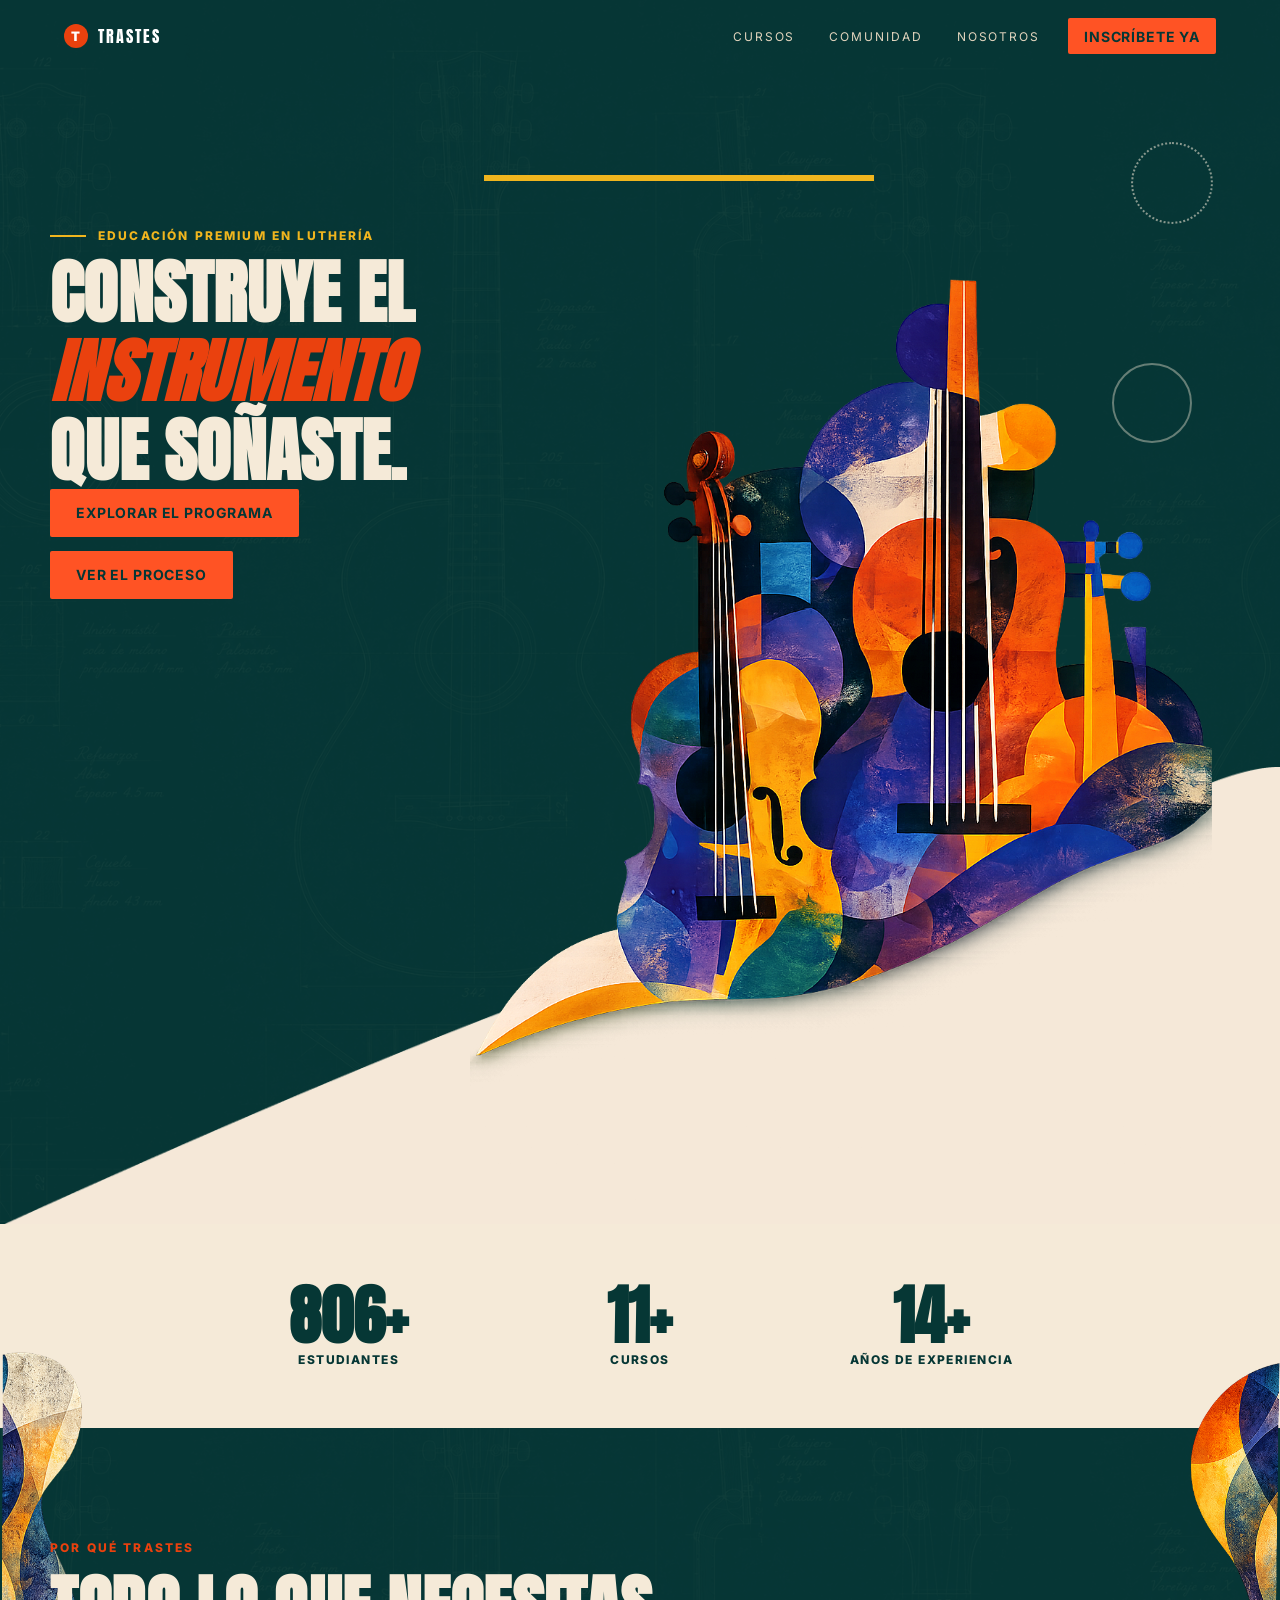
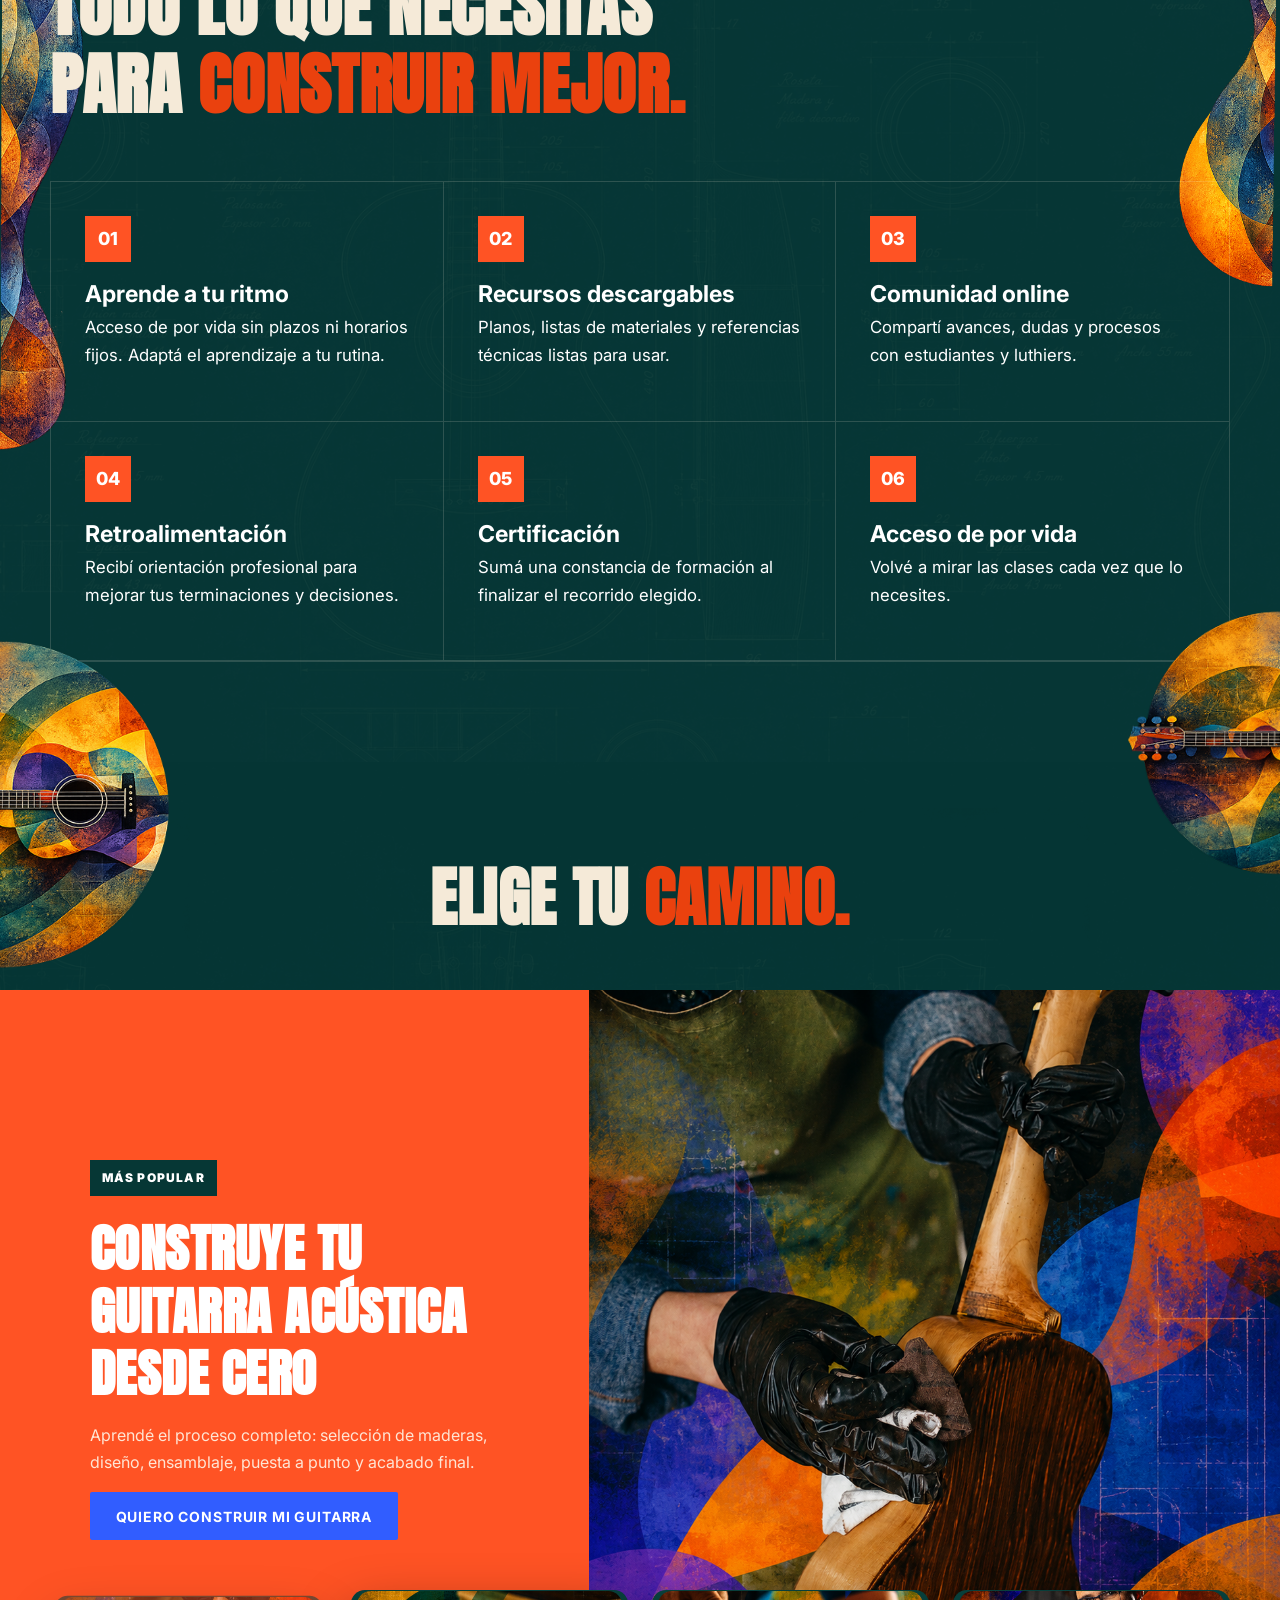
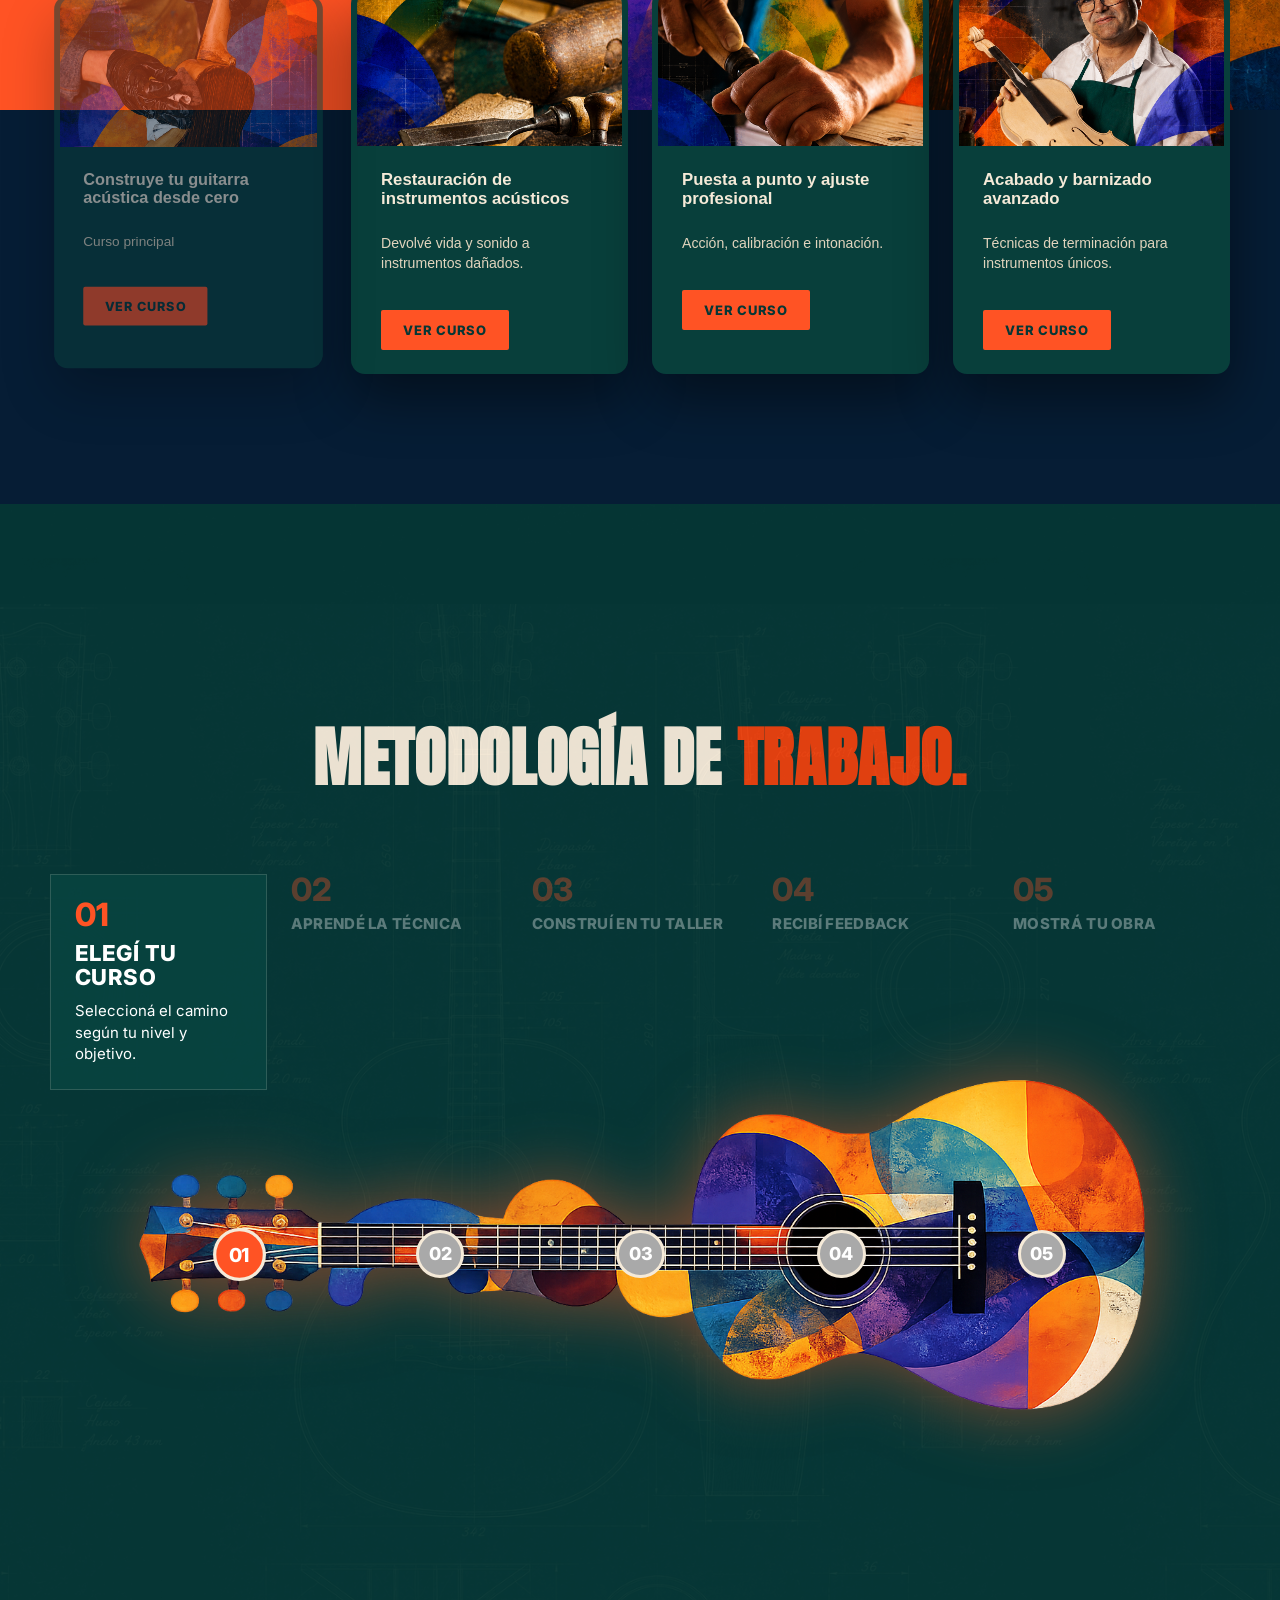
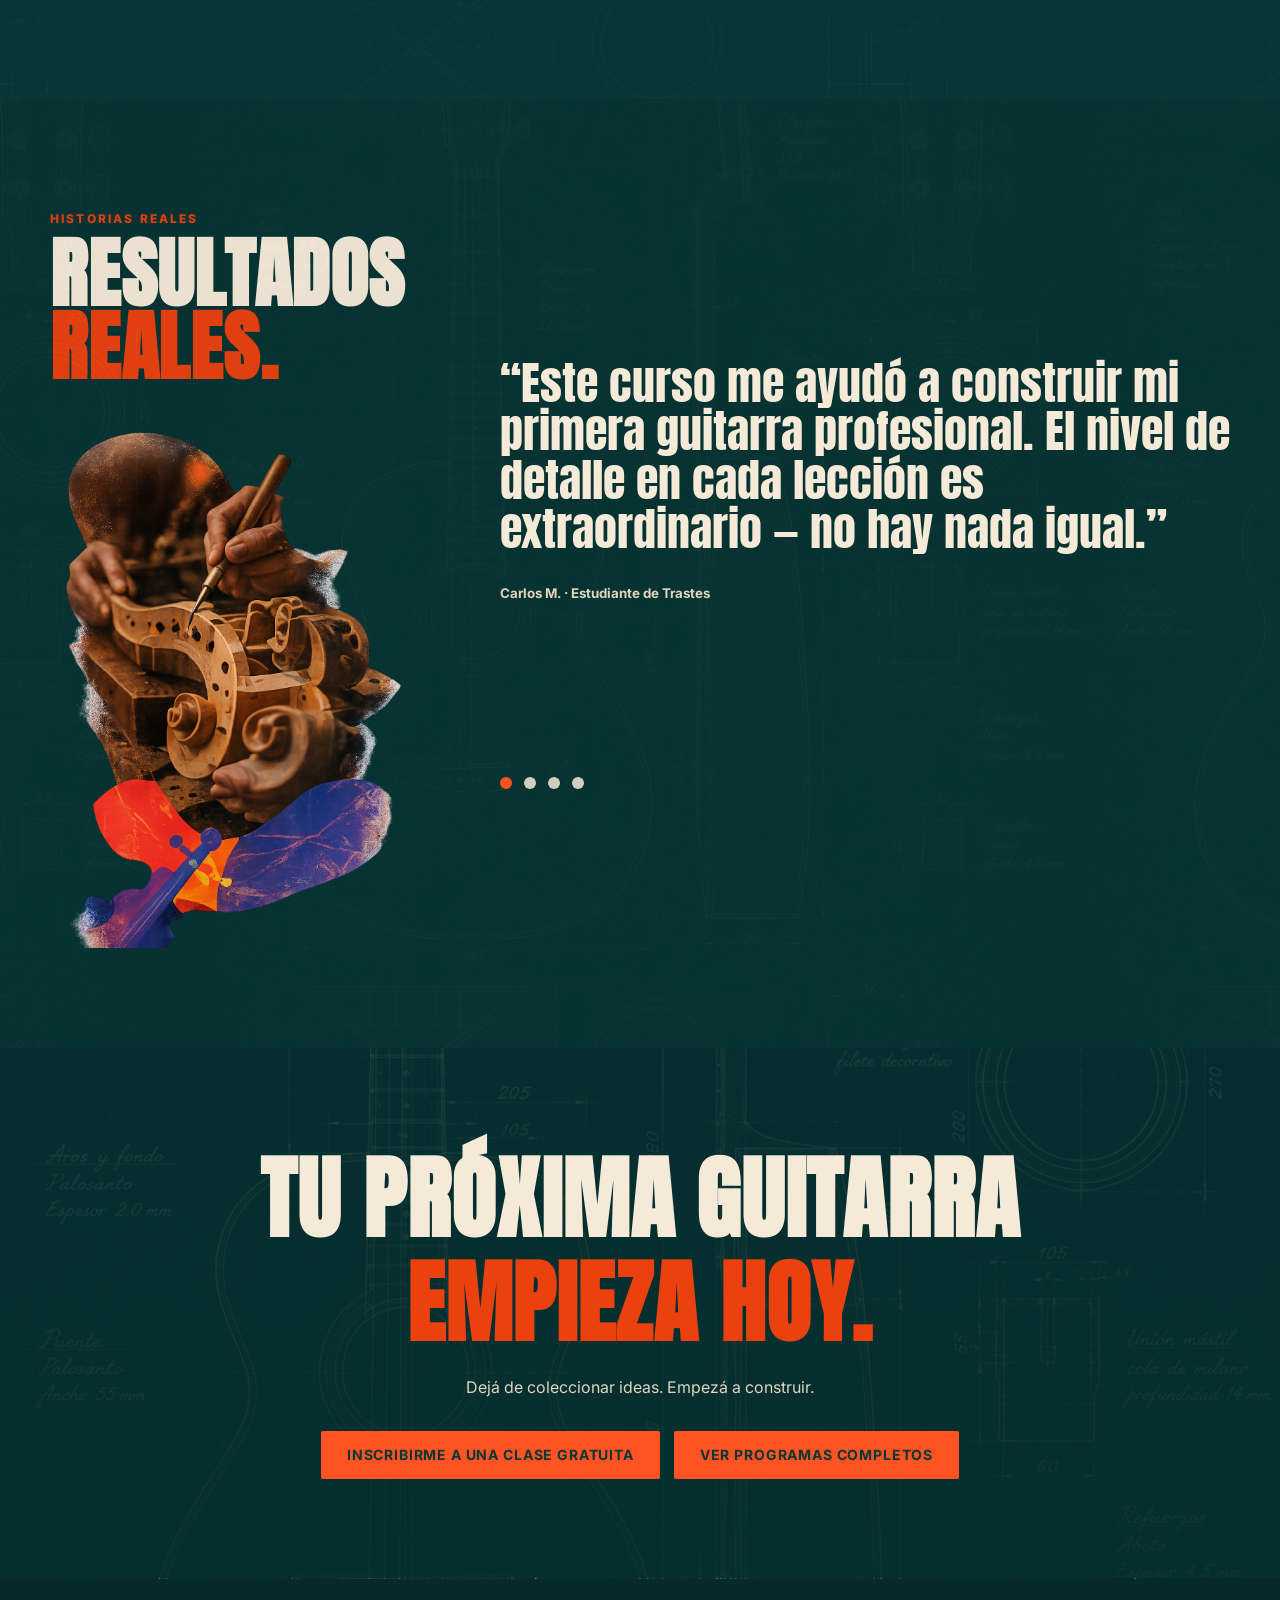
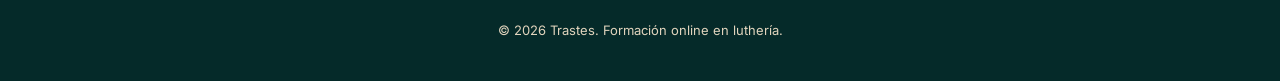
==== index.html @ e0dd1a2e "Actualización del sitio" ====
<!DOCTYPE html>
<html lang="es">
<head>
  <meta charset="UTF-8" />
  <meta name="viewport" content="width=device-width, initial-scale=1.0" />
  <title>Trastes | Construye el instrumento que soñaste</title>
  <meta name="description" content="Cursos online de luthería para construir, restaurar y ajustar instrumentos acústicos." />
  <link rel="preconnect" href="https://fonts.googleapis.com">
  <link rel="preconnect" href="https://fonts.gstatic.com" crossorigin>
  <link href="https://fonts.googleapis.com/css2?family=Anton&family=Barlow+Condensed:wght@600;700;800;900&family=Inter:wght@400;500;600;700;800&display=swap" rel="stylesheet">
  <link rel="stylesheet" href="css/style.css" />
</head>
<body>
  <header class="site-header" id="top">
    <a class="brand" href="#top" aria-label="Trastes inicio">
      <span class="brand-mark">T</span><span>TRASTES</span>
    </a>
    <button class="menu-toggle" aria-label="Abrir menú" aria-expanded="false">☰</button>
    <nav class="nav-links">
      <a href="#cursos">Cursos</a>
      <a href="#beneficios">Comunidad</a>
      <a href="#metodo">Nosotros</a>
    </nav>
    <a class="btn btn-small" href="detalle-curso/curso-guitarra-final.html">Inscríbete ya</a>
  </header>

  <main>
    <section class="hero section-dark">
      <div class="container hero-grid">
        <div class="hero-copy reveal">
          <p class="eyebrow"><span></span> Educación premium en luthería</p>
          <h1><span class="title-line">Construye el</span><em>instrumento</em><span class="title-line">que soñaste.</span></h1>
          <div class="hero-actions">
            <a class="btn" href="#cursos">Explorar el programa</a>
            <a class="btn btn-ghost" href="#metodo">Ver el proceso</a>
          </div>
        </div>
        <div class="hero-art reveal delay-1">
          <img src="assets/hero/instrumentos-hero.png" alt="Ilustración de instrumentos acústicos" />
          <span class="art-line"></span><span class="art-dot"></span><span class="rosette"></span>
        </div>
      </div>
      <img class="cream-swoosh hero-vector" src="assets/decor/vector-hero-corto.png" alt="" aria-hidden="true" />
    </section>

    <section class="stats" aria-label="Resultados de Trastes">
      
      <div class="container stats-grid reveal">
        <article><strong data-count="850">0</strong><span>Estudiantes</span></article>
        <article><strong data-count="12">0</strong><span>Cursos</span></article>
        <article><strong data-count="15">0</strong><span>Años de experiencia</span></article>
       
      </div>
    </section>

    <section class="benefits section-dark" id="beneficios">
      <img class="decor side-left" src="assets/decor/forma-vertical-izq.png" alt="" aria-hidden="true">
      <img class="decor side-right" src="assets/decor/forma-vertical-der.png" alt="" aria-hidden="true">
      <div class="container">
        <p class="eyebrow orange">Por qué Trastes</p>
        <h2>Todo lo que necesitas<br>para <span>construir mejor.</span></h2>
        <div class="benefit-grid">
          <article class="benefit-card reveal"><b>01</b><h3>Aprende a tu ritmo</h3><p>Acceso de por vida sin plazos ni horarios fijos. Adaptá el aprendizaje a tu rutina.</p></article>
          <article class="benefit-card reveal"><b>02</b><h3>Recursos descargables</h3><p>Planos, listas de materiales y referencias técnicas listas para usar.</p></article>
          <article class="benefit-card reveal"><b>03</b><h3>Comunidad online</h3><p>Compartí avances, dudas y procesos con estudiantes y luthiers.</p></article>
          <article class="benefit-card reveal"><b>04</b><h3>Retroalimentación</h3><p>Recibí orientación profesional para mejorar tus terminaciones y decisiones.</p></article>
          <article class="benefit-card reveal"><b>05</b><h3>Certificación</h3><p>Sumá una constancia de formación al finalizar el recorrido elegido.</p></article>
          <article class="benefit-card reveal"><b>06</b><h3>Acceso de por vida</h3><p>Volvé a mirar las clases cada vez que lo necesites.</p></article>
        </div>
      </div>
    </section>

   <section class="courses section-dark" id="cursos">
    <img class="decor courses-circle courses-circle-left" src="assets/decor/circulo-guitarra-izq.png" alt="" aria-hidden="true">
<img class="decor courses-circle courses-circle-right" src="assets/decor/circulo-guitarra-der.png" alt="" aria-hidden="true">
  

  <div class="container">
    <h2 class="center-title">Elige tu <span>camino.</span></h2>

    <div class="course-showcase" data-active-course="0">

      <article class="featured-course course-feature-panel active" data-course-panel="0">
        <div class="featured-copy">
          <p class="tag">Más popular</p>
          <h3>Construye tu guitarra acústica desde cero</h3>
          <p>Aprendé el proceso completo: selección de maderas, diseño, ensamblaje, puesta a punto y acabado final.</p>
          <a class="btn btn-dark" href="detalle-curso/curso-guitarra-final.html">Quiero construir mi guitarra</a>
        </div>
        <img src="assets/cards/luthier-violin.png" alt="Luthier trabajando con un instrumento">
      </article>

      <article class="featured-course course-feature-panel" data-course-panel="1">
        <div class="featured-copy">
          <p class="tag">Curso</p>
          <h3>Restauración de instrumentos acústicos</h3>
          <p>Devolvé vida y sonido a instrumentos dañados con procesos claros de reparación, diagnóstico y cuidado profesional.</p>
          <a class="btn btn-dark" href="#cta">Explorar curso</a>
        </div>
        <img src="assets/cards/herramientas.png" alt="Herramientas de luthería">
      </article>

      <article class="featured-course course-feature-panel" data-course-panel="2">
        <div class="featured-copy">
          <p class="tag">Curso</p>
          <h3>Puesta a punto y ajuste profesional</h3>
          <p>Aprendé acción, calibración e intonación con criterio técnico para mejorar sonido, comodidad y respuesta.</p>
          <a class="btn btn-dark" href="#cta">Explorar curso</a>
        </div>
        <img src="assets/cards/taller-manos.png" alt="Manos trabajando madera">
      </article>

      <article class="featured-course course-feature-panel" data-course-panel="3">
        <div class="featured-copy">
          <p class="tag">Curso</p>
          <h3>Acabado y barnizado avanzado</h3>
          <p>Técnicas de terminación, sellado y barnizado para lograr instrumentos únicos, resistentes y con identidad propia.</p>
          <a class="btn btn-dark" href="detalle-curso/curso-guitarra-final.html">Explorar curso</a>
        </div>
        <img src="assets/cards/barnizado.png" alt="Barnizado de instrumento">
      </article>

      <div class="course-grid course-options">
        <button class="course-card course-option active" type="button" data-course="0">
          <img src="assets/cards/luthier-violin.png" alt="">
          <h3>Construye tu guitarra acústica desde cero</h3>
          <p>Curso principal</p>
          <span>Ver curso</span>
        </button>

        <button class="course-card course-option" type="button" data-course="1">
          <img src="assets/cards/herramientas.png" alt="">
          <h3>Restauración de instrumentos acústicos</h3>
          <p>Devolvé vida y sonido a instrumentos dañados.</p>
          <span>Ver curso</span>
        </button>

        <button class="course-card course-option" type="button" data-course="2">
          <img src="assets/cards/taller-manos.png" alt="">
          <h3>Puesta a punto y ajuste profesional</h3>
          <p>Acción, calibración e intonación.</p>
          <span>Ver curso</span>
        </button>

        <button class="course-card course-option" type="button" data-course="3">
          <img src="assets/cards/barnizado.png" alt="">
          <h3>Acabado y barnizado avanzado</h3>
          <p>Técnicas de terminación para instrumentos únicos.</p>
          <span>Ver curso</span>
        </button>
      </div>
    </div>
  </div>
</section>

    <section class="process section-dark" id="metodo">
      <div class="container">
        
        <h2 class="center-title">Metodología de <span>trabajo.</span></h2>
        <div class="process-map">
<img class="process-guitar process-guitar-horizontal reveal" src="assets/hero/guitarra-horizontal.png" alt="Guitarra intervenida con colores">
<img class="process-guitar-mobile" src="assets/hero/guitarra-brillo.png" alt="Guitarra intervenida con colores">
          <article class="process-step step-01 reveal delay-step-1"><b>01</b><h3>Elegí tu curso</h3><p>Seleccioná el camino según tu nivel y objetivo.</p></article>
          <article class="process-step step-02 reveal delay-step-2"><b>02</b><h3>Aprendé la técnica</h3><p>Clases claras, recursos y procesos paso a paso.</p></article>
          <article class="process-step step-03 reveal delay-step-3"><b>03</b><h3>Construí en tu taller</h3><p>Aplicá cada herramienta en tu propio instrumento.</p></article>
          <article class="process-step step-04 reveal delay-step-4"><b>04</b><h3>Recibí feedback</h3><p>Compartí avances y mejorá con acompañamiento.</p></article>
          <article class="process-step step-05 reveal delay-step-5"><b>05</b><h3>Mostrá tu obra</h3><p>Presentá el resultado final a la comunidad.</p></article>
          <button class="process-dot dot-01 active" data-process="01">01</button>
<button class="process-dot dot-02" data-process="02">02</button>
<button class="process-dot dot-03" data-process="03">03</button>
<button class="process-dot dot-04" data-process="04">04</button>
<button class="process-dot dot-05" data-process="05">05</button>
        </div>
      </div>
    </section>

<section class="testimonials section-dark">
  <div class="container testimonial-grid">
    <div class="testimonial-image reveal">
      <p class="eyebrow orange">Historias reales</p>
      <h2>Resultados <span>reales.</span></h2>
      <img src="assets/cards/resultado-luthier.png" alt="Luthier trabajando una pieza de instrumento">
    </div>

    <div class="quote testimonial-carousel reveal delay-1">
      <article class="testimonial-slide active">
        <p>“Este curso me ayudó a construir mi primera guitarra profesional. El nivel de detalle en cada lección es extraordinario — no hay nada igual.”</p>
        <small>Carlos M. · Estudiante de Trastes</small>
      </article>

      <article class="testimonial-slide">
        <p>“Nunca pensé que podía construir un instrumento desde cero. Las clases son claras, ordenadas y muy fáciles de seguir.”</p>
        <small>Mariana G. · Estudiante de Trastes</small>
      </article>

      <article class="testimonial-slide">
        <p>“Lo mejor fue poder avanzar a mi ritmo y volver a ver cada proceso todas las veces que lo necesité.”</p>
        <small>Juan P. · Estudiante de Trastes</small>
      </article>

      <article class="testimonial-slide">
        <p>“La comunidad y las devoluciones me ayudaron muchísimo. Sentí acompañamiento real durante todo el proceso.”</p>
        <small>Sofía R. · Estudiante de Trastes</small>
      </article>
      <div class="testimonial-dots" aria-label="Controles de testimonios">
  <button class="testimonial-dot active" type="button" data-testimonial="0"></button>
  <button class="testimonial-dot" type="button" data-testimonial="1"></button>
  <button class="testimonial-dot" type="button" data-testimonial="2"></button>
  <button class="testimonial-dot" type="button" data-testimonial="3"></button>
</div>
    </div>
  </div>
</section>

    <section class="final-cta" id="cta">
      <div class="container cta-box reveal">
        <h2>Tu próxima guitarra <span>empieza hoy.</span></h2>
        <p>Dejá de coleccionar ideas. Empezá a construir.</p>
        <div class="hero-actions center-actions">
          <a class="btn" href="detalle-curso/curso-guitarra-final.html">Inscribirme a una clase gratuita</a>
          <a class="btn btn-ghost" href="#cursos">Ver programas completos</a>
        </div>
      </div>
    </section>
  </main>

  <footer class="site-footer">
    <p>© 2026 Trastes. Formación online en luthería.</p>
  </footer>

  <script src="js/script.js"></script>
</body>
</html>
---- css/style.css ----
/* =========================================================
   TRASTES — WEB ESTÁTICA
   HTML + CSS + JS puro. Lista para VS Code + Live Server.
========================================================= */
:root{
  --bg:#063735;
  --bg-2:#052f2e;
  --bg-3:#083f3b;
  --cream:#f5ead8;
  --cream-2:#e1d4bd;
  --orange:#ea410e;
  --orange-2:#ff7a24;
  --yellow:#f0b51e;
  --blue:#4458ff;
  --line:rgba(245,234,216,.16);
  --font-display:'Anton','Barlow Condensed',Impact,sans-serif;
  --font-body:'Inter',Arial,sans-serif;
  --max:1180px;
}
*{box-sizing:border-box}html{scroll-behavior:smooth}body{margin:0;background:var(--bg);color:var(#ffffff);font-family:var(--font-body);overflow-x:hidden}img{max-width:100%;display:block}a{color:inherit;text-decoration:none}.container{width:min(var(--max),calc(100% - 40px));margin-inline:auto}.section-dark{position:relative;background:var(--bg);overflow:hidden}.section-dark:before{content:"";position:absolute;inset:0;background-image:url('../assets/textures/plano-guitarra.png');background-size:900px auto;background-position:center;opacity:.045;pointer-events:none}.site-header{position:fixed;inset:0 0 auto 0;z-index:50;display:flex;align-items:center;gap:28px;padding:18px clamp(18px,5vw,64px);transition:.25s;background:transparent}.site-header.scrolled{background:rgba(5,47,46,.92);backdrop-filter:blur(12px);border-bottom:1px solid var(--line)}.brand{display:flex;align-items:center;gap:10px;font-family:var(--font-display);letter-spacing:.12em;font-size:16px}.brand-mark{width:24px;height:24px;border-radius:50%;background:var(--orange);display:grid;place-items:center;font-family:var(--font-body);font-weight:900;font-size:13px}.nav-links{margin-left:auto;display:flex;gap:34px;text-transform:uppercase;letter-spacing:.16em;font-size:12px;color:var(--cream-2)}.nav-links a:hover{color:var(--orange)}.menu-toggle{display:none;margin-left:auto;background:none;border:0;color:var(--cream);font-size:26px}.btn{display:inline-flex;align-items:center;justify-content:center;min-height:48px;padding:0 26px;background:var(--orange);color:white;font-family:var(--font-display);text-transform:uppercase;letter-spacing:.08em;font-size:16px;border:1px solid transparent;transition:.2s;cursor:pointer}.btn:hover{background:var(--orange-2);transform:translateY(-2px)}.btn-small{min-height:36px;padding-inline:16px;font-size:13px}.btn-ghost{background:transparent;border-color:var(--line);color:var(--cream)}.btn-ghost:hover{background:rgba(255,255,255,.06);border-color:var(--cream)}.btn-dark{background:var(--bg-2)}.hero{min-height:920px;padding:118px 0 235px}.hero-grid{display:grid;grid-template-columns:.86fr 1.14fr;align-items:center;gap:34px;position:relative;z-index:2}.eyebrow{display:flex;align-items:center;gap:12px;text-transform:uppercase;letter-spacing:.18em;color:var(--yellow);font-weight:800;font-size:12px}.eyebrow span{width:36px;height:2px;background:var(--yellow)}.eyebrow.orange{color:var(--orange)}.eyebrow.blue{color:var(--blue);justify-content:center}.hero h1,.benefits h2,.center-title,.featured-copy h3,.testimonial-image h2,.final-cta h2{font-family:var(--font-display);text-transform:uppercase;line-height:.93;letter-spacing:.01em;margin:0}.hero h1{font-size:clamp(68px,7.2vw,122px);max-width:720px}.hero h1 .title-line{display:block;white-space:nowrap}.hero h1 em{display:block;color:var(--orange);font-style:italic;white-space:nowrap}.lead{max-width:470px;color:var(--cream-2);line-height:1.75;font-size:17px;margin:28px 0 36px}.hero-actions{display:flex;gap:14px;flex-wrap:wrap}.hero-art{position:relative;min-height:680px;display:flex;align-items:flex-start;justify-content:flex-end}.hero-art img{width:min(760px,59vw);max-width:none;margin-left:auto;filter:saturate(1.06) contrast(1.03);position:relative;z-index:3}.art-line{position:absolute;top:5%;left:2%;width:390px;height:6px;background:var(--yellow);z-index:2}.art-dot{position:absolute;right:-2%;top:22%;width:80px;height:80px;border-radius:50%;border:2px solid rgba(245,234,216,.4);z-index:2}.rosette{position:absolute;right:-5%;top:2%;width:82px;height:82px;border-radius:50%;border:2px dotted rgba(245,234,216,.55);z-index:2}.decor{position:absolute;pointer-events:none;z-index:1}.hero-wave{width:1000px;left:-100px;bottom:110px;opacity:.96}.cream-swoosh{position:absolute;left:-10%;right:-8%;bottom:-72px;height:360px;background:var(--cream);border-radius:64% 36% 0 0/100% 68% 0 0;transform:rotate(-10deg);transform-origin:left bottom;z-index:1}.cream-swoosh:before{content:"";position:absolute;right:12%;top:-120px;width:520px;height:240px;background:var(--cream);border-radius:55% 45% 0 0/100% 100% 0 0;transform:rotate(8deg)}.stats{position:relative;z-index:3;margin-top:-120px;padding:40px 0 70px;color:var(--bg);background:transparent}.stats-grid{display:grid;grid-template-columns:repeat(4,1fr);gap:24px;align-items:center}.stats article{text-align:center}.stats strong{display:block;font-family:var(--font-display);font-size:clamp(40px,5vw,74px);line-height:1}.stats span{text-transform:uppercase;letter-spacing:.12em;font-weight:800;font-size:12px}.benefits{padding:110px 0}.benefits h2{font-size:clamp(46px,5.3vw,82px);max-width:770px;margin-bottom:58px}.benefits h2 span,.center-title span,.testimonial-image h2 span,.final-cta h2 span{color:var(--orange)}.benefit-grid{display:grid;grid-template-columns:repeat(3,1fr);border:1px solid var(--line);position:relative;z-index:2}.benefit-card{padding:34px;min-height:190px;border-right:1px solid var(--line);border-bottom:1px solid var(--line);background:rgba(5,47,46,.68);transition:.2s}.benefit-card:hover{background:rgba(7,68,64,.85);transform:translateY(-4px)}.benefit-card b{display:grid;place-items:center;width:32px;height:32px;background:var(--yellow);color:var(--bg);font-weight:900;margin-bottom:18px}.benefit-card:nth-child(3n) {border-right:0}.benefit-card h3,.steps h3.benefit-card p,.steps p{color:var(#ffffff);font-size:14px;line-height:1.65;margin:0}.side-left{width:280px;left:-150px;top:10%;opacity:.88}.side-right{width:220px;right:-100px;bottom:6%;opacity:.75}.courses{padding:120px 0}.center-title{text-align:center;font-size:clamp(44px,5vw,76px);margin-bottom:54px}.featured-course{display:grid;grid-template-columns:.92fr 1.08fr;background:var(--orange);min-height:320px;position:relative;z-index:2;overflow:hidden}.featured-copy{padding:52px 44px;display:flex;flex-direction:column;align-items:flex-start;justify-content:center}.tag{display:inline-block;background:var(--yellow);color:var(--bg);font-weight:900;text-transform:uppercase;letter-spacing:.1em;font-size:12px;padding:8px 12px;margin:0 0 22px}.featured-copy h3{font-size:clamp(42px,4vw,70px);color:white}.featured-copy p{line-height:1.7;color:#ffe5d4;max-width:480px}.featured-course img{width:100%;height:100%;object-fit:cover}.course-grid{display:grid;grid-template-columns:repeat(3,1fr);gap:18px;margin-top:20px}.course-card{background:var(--bg-3);border:1px solid var(--line);padding-bottom:28px;overflow:hidden;transition:.2s}.course-card:hover{transform:translateY(-6px);background:#0a4945}.course-card img{height:230px;width:100%;object-fit:cover}.course-card h3,.course-card p,.course-card a{margin-left:24px;margin-right:24px}.course-card h3{margin-top:24px;color:var(--cream)}.course-card a{display:inline-block;margin-top:22px;text-transform:uppercase;font-family:var(--font-display);font-size:15px;color:var(--cream)}.course-card{
    display: flex;
    flex-direction: column;
}.process{padding:120px 0}.process-grid{display:grid;grid-template-columns:1fr 360px 1fr;gap:40px;align-items:center;position:relative;z-index:2}.process-guitar{max-height:670px;margin:auto;filter:drop-shadow(0 0 35px rgba(240,90,40,.55))}.steps{display:flex;flex-direction:column;gap:60px}.steps article{max-width:300px}.steps b{color:var(--orange);font-family:var(--font-display);font-size:32px}.steps-right article:nth-child(1){background:rgba(7,68,64,.8);padding:26px;border:1px solid var(--line)}.testimonials{padding:100px 0;background:#073331}.testimonial-grid{display:grid;grid-template-columns:380px 1fr;gap:70px;align-items:center}.testimonial-image img{height:330px;width:260px;object-fit:cover;margin-top:25px}.testimonial-image h2{font-size:clamp(42px,4vw,66px)}.quote p{font-family:var(--font-display);font-size:clamp(34px,3.6vw,58px);line-height:1.06;margin:0 0 28px}.quote small{color:var(--cream-2);font-weight:700}.final-cta{position:relative;padding:130px 0;background:linear-gradient(rgba(5,47,46,.88),rgba(5,47,46,.95)),url('../assets/textures/plano-guitarra.png');background-size:cover;background-position:center;color:var(--cream);text-align:center}.cta-box{position:relative;z-index:2}.final-cta h2{font-size:clamp(54px,7vw,108px);max-width:760px;margin:auto}.final-cta p{color:var(--cream-2);margin:22px 0 34px}.center-actions{justify-content:center}.site-footer{padding:30px 20px;text-align:center;background:#052a29;color:var(--cream-2);font-size:13px}.reveal{opacity:0;transform:translateY(26px);transition:opacity .7s ease,transform .7s ease}.reveal.visible{opacity:1;transform:translateY(0)}.delay-1{transition-delay:.12s}@keyframes float{0%,100%{transform:translateY(0)}50%{transform:translateY(-16px)}}

/* Decoraciones: los elementos abstractos acompañan el recorrido, no el hero */
.hero-wave{display:none}
.hero-wave{
    position:absolute;
    left:0;

    /* Baja la onda para que coincida con la guitarra */
    bottom: -48px;

    width:100%;
    height:auto;

    z-index:3;

    pointer-events:none;
    user-select:none;
}
.stats{
    position:relative;
    overflow:hidden;
}

.stats-circle{
    width:300px;
    height:auto;
}

.stats-circle-left{
    left:-85px;
    top:20px;
}

.stats-circle-right{
    right:-85px;
    bottom:10px;
}
.stats-grid{position:relative;z-index:4}
.journey-wave{width:min(980px,75vw);right:-340px;top:-120px;opacity:.85;transform:rotate(-8deg);z-index:1}
.courses .container{position:relative;z-index:2}
@media (max-width:980px){.site-header{padding:14px 18px}.menu-toggle{display:block}.nav-links{position:absolute;top:64px;right:18px;left:18px;display:none;flex-direction:column;background:rgba(5,47,46,.98);border:1px solid var(--line);padding:22px}.nav-links.open{display:flex}.site-header>.btn-small{display:none}.hero{min-height:auto;padding:110px 0 190px}.hero-grid{grid-template-columns:1fr;text-align:left;gap:20px}.hero-art{min-height:auto}.hero-art{min-height:auto}.hero-art img{width:min(620px,104vw);margin:auto}.journey-wave{width:760px;right:-380px;top:-80px}.stats-circle-left{width:270px;left:-190px}.stats-circle-right{width:240px;right:-165px}.stats-grid,.benefit-grid{grid-template-columns:repeat(2,1fr)}.benefit-card:nth-child(3n){border-right:1px solid var(--line)}.featured-course,.testimonial-grid{grid-template-columns:1fr}.featured-course img{height:440px}.course-grid{grid-template-columns:1fr 1fr}.process-grid{grid-template-columns:1fr}.steps{gap:24px}.steps article{max-width:none}.process-guitar{max-height:560px;order:-1}.testimonial-image img{width:100%;height:380px}.quote p{font-size:38px}.cream-swoosh{height:260px;bottom:-80px}}@media (max-width:620px){.container{width:min(100% - 28px,var(--max))}.brand{font-size:14px}.hero h1{font-size:50px}.hero h1 .title-line,.hero h1 em{white-space:normal}.lead{font-size:15px}.btn{width:100%;font-size:14px}.stats{margin-top:-95px;padding-top:20px}.stats-grid{gap:10px}.stats strong{font-size:38px}.stats span{font-size:10px}.benefits,.courses,.process{padding:78px 0}.benefits h2,.center-title{font-size:42px}.benefit-grid,.course-grid,.stats-grid{grid-template-columns:1fr}.benefit-card{border-right:0!important}.featured-copy{padding:34px 24px}.featured-copy h3{font-size:42px}.featured-course img{height:330px}.course-card img{height:220px}.process-guitar{max-height:470px}.steps-right article:nth-child(1){padding:20px}.quote p{font-size:32px}.final-cta{padding:90px 0}.final-cta h2{font-size:50px}.journey-wave{width:620px;right:-360px;top:-40px;opacity:.55}.stats-circle-left{width:230px;left:-170px;top:-40px}.stats-circle-right{width:210px;right:-160px;top:-35px}.side-left,.side-right{opacity:.35}.art-line,.art-dot,.rosette{display:none}}

/* =========================================================
   AJUSTES FINOS SEGÚN REFERENCIA VISUAL
   - Hero en 3 líneas sin encimar
   - Swoosh vainilla integrado al hero
   - Estadísticas sobre fondo vainilla
   - Decoraciones laterales/ondas ubicadas como stickers
   - Cómo funciona alternado 01 derecha / 02 izquierda / ...
========================================================= */
.hero{
  min-height:880px;
  padding:118px 0 170px;
  overflow:visible;
}
.hero-grid{
  grid-template-columns:.82fr 1.18fr;
  gap:12px;
}
.hero h1{
  font-size:clamp(66px,6.6vw,112px);
  line-height:1.02;
  letter-spacing:.005em;
  max-width:620px;
}
.hero h1 em,
.hero h1 .title-line{line-height:1.02;}
.hero-art{
  min-height:650px;
  align-items:flex-start;
  transform:none!important;
}
.hero-art img{
  width:min(820px,63vw);
  margin-top:-20px;
  transform:none!important;
  animation:none!important;
}
.hero-art:hover img{transform:none!important;}
.cream-swoosh{
  left:-7%;
  right:-4%;
  bottom:-8px;
  height:335px;
  background:var(--cream);
  transform:skewY(-22deg) translateY(18px);
  border-radius:0;
  z-index:1;
}
.cream-swoosh:before{
  right:7%;
  top:-165px;
  width:670px;
  height:300px;
  background:var(--cream);
  border-radius:58% 42% 0 0 / 100% 100% 0 0;
  transform:rotate(9deg);
}
.stats{
  background:var(--cream);
  margin-top:0;
  padding:54px 0 82px;
  color:var(--bg);
  overflow:visible;
  z-index:2;
}
.stats strong{color:var(--bg);}
.stats{
    position:relative;
    overflow:hidden;
}

.stats-circle{
    width:300px;
    height:auto;
}

.stats-circle-left{
    left:-85px;
    top:20px;
}

.stats-circle-right{
    right:-85px;
    bottom:10px;
}
.benefits{padding:102px 0 120px;overflow:visible;}
.side-left{width:420px;left:-270px;top:-105px;opacity:.92;z-index:1;}
.side-right{width:310px;right:-180px;top:-50px;bottom:auto;opacity:.9;z-index:1;}
.journey-wave{
  width:min(1040px,82vw);
  left:-250px;
  right:auto;
  top:-70px;
  opacity:.88;
  transform:rotate(0deg);
  z-index:1;
}
.courses{padding-top:150px;overflow:visible;}
.courses .container{position:relative;z-index:3;}

/* Íconos con colores alternados como en la referencia */
.benefit-card b{color:#061f1e;}
.benefit-card:nth-child(1) b{background:var(--yellow);}
.benefit-card:nth-child(2) b{background:#315dff;color:white;}
.benefit-card:nth-child(3) b{background:var(--orange);color:white;}
.benefit-card:nth-child(4) b{background:var(--yellow);}
.benefit-card:nth-child(5) b{background:#315dff;color:white;}
.benefit-card:nth-child(6) b{background:var(--orange);color:white;}

/* Reemplaza la grilla anterior por composición alternada */
.process-grid,.steps,.steps-left,.steps-right{display:contents;}
.process{padding:118px 0 130px;}
.process-map{
  position:relative;
  min-height:760px;
  z-index:2;
  max-width:980px;
  margin:0 auto;
}
.process-guitar{
  position:absolute;
  left:50%;
  top:52%;
  transform:translate(-50%,-50%);
  max-height:650px;
  width:auto;
  z-index:2;
  filter:drop-shadow(0 0 35px rgba(240,90,40,.55));
}
.process-step{
  position:absolute;
  width:285px;
  min-height:128px;
  padding:22px 24px;
  background:transparent;
  border:0;
  z-index:3;
}
.process-step b{
  display:block;
  font-family:var(--font-display);
  font-size:28px;
  line-height:1;
  color:var(--orange);
  margin-bottom:12px;
}
.process-step h3{
  font-family:var(--font-display);
  text-transform:uppercase;
  letter-spacing:.04em;
  margin:0 0 8px;
}
.process-step p{color:var(--cream-2);font-size:13px;line-height:1.55;margin:0;}
.step-01{right:2%;top:11%;background:rgba(7,68,64,.88);border:1px solid var(--line);}
.step-02{left:4%;top:24%;}
.step-03{right:5%;top:39%;}
.step-04{left:2%;top:58%;}
.step-05{right:7%;top:70%;}
.delay-step-1{transition-delay:.05s}.delay-step-2{transition-delay:.16s}.delay-step-3{transition-delay:.27s}.delay-step-4{transition-delay:.38s}.delay-step-5{transition-delay:.49s}

@media (max-width:980px){
  .hero{padding-bottom:170px;}
  .hero-grid{grid-template-columns:1fr;}
  .hero h1{font-size:clamp(56px,11vw,96px);max-width:720px;}
  .hero-art img{width:min(700px,100vw);margin-top:0;}
  .cream-swoosh{height:260px;bottom:-35px;}
  .cream-swoosh:before{width:430px;height:200px;top:-100px;}
  .stats-circle-left{width:320px;left:-215px;top:-220px;}
  .stats-circle-right{width:320px;right:-215px;top:-220px;}
  .side-left{width:320px;left:-225px;top:-80px;}
  .side-right{width:250px;right:-160px;top:-40px;}
  .journey-wave{width:760px;left:-310px;top:-50px;}
  .process-map{min-height:auto;display:grid;grid-template-columns:1fr;gap:18px;max-width:620px;}
  .process-guitar{position:relative;left:auto;top:auto;transform:none;max-height:560px;margin:0 auto 20px;order:0;}
  .process-step{position:relative;left:auto!important;right:auto!important;top:auto!important;width:100%;min-height:auto;}
  .step-01{order:1}.step-02{order:2}.step-03{order:3}.step-04{order:4}.step-05{order:5}
}
@media (max-width:620px){
  .hero h1{font-size:48px;line-height:1.04;}
  .hero h1 em,.hero h1 .title-line{white-space:nowrap;line-height:1.04;}
  .hero-art img{width:112vw;margin-left:-8vw;}
  .stats{padding:42px 0 58px;}
  .stats-circle-left{width:260px;left:-190px;top:-175px;}
  .stats-circle-right{width:260px;right:-190px;top:-175px;}
  .side-left{width:270px;left:-210px;top:-60px;opacity:.85;}
  .side-right{width:220px;right:-165px;top:-30px;opacity:.82;}
  .journey-wave{width:620px;left:-360px;top:-25px;opacity:.75;}
  .process-guitar{max-height:470px;}
}

/* =========================================================
   CORRECCIONES 25/06 — Home + sección ¿Cómo funciona?
========================================================= */
.hero h1{
  line-height:1.12 !important;
  font-size:clamp(62px,6.1vw,104px) !important;
  letter-spacing:.006em;
}
.hero h1 .title-line,
.hero h1 em{
  line-height:1.12 !important;
  display:block;
}
.hero h1 em{
  margin:.02em 0 .04em;
}
.lead{
  margin-top:30px;
}

.process{
  padding:118px 0 145px !important;
}
.process-map{
  max-width:1120px !important;
  min-height:820px !important;
  margin:0 auto !important;
  position:relative !important;
}
.process-guitar{
  position:absolute !important;
  left:50% !important;
  top:55% !important;
  transform:translate(-50%,-50%) !important;
  max-height:640px !important;
  width:auto !important;
  z-index:2 !important;
}
.process-step{
  position:absolute !important;
  width:300px !important;
  min-height:132px !important;
  padding:0 !important;
  background:transparent !important;
  border:0 !important;
  z-index:4 !important;
}
.process-step.step-01{
  right:7% !important;
  top:7% !important;
  padding:28px 30px !important;
  background:rgba(7,68,64,.88) !important;
  border:1px solid var(--line) !important;
}
.process-step.step-02{
  left:8% !important;
  top:23% !important;
}
.process-step.step-03{
  right:8% !important;
  top:36% !important;
}
.process-step.step-04{
  left:6% !important;
  top:58% !important;
}
.process-step.step-05{
  right:10% !important;
  top:68% !important;
}
.process-step b{
  font-size:34px !important;
  margin-bottom:14px !important;
}
.process-step h3{
  font-size:24px !important;
  line-height:1.02 !important;
}
.process-step p{
  font-size:15px !important;
  line-height:1.55 !important;
  max-width:260px;
}

@media (max-width:980px){
  .hero h1{font-size:clamp(52px,10vw,86px) !important;line-height:1.12 !important;}
  .hero h1 .title-line,.hero h1 em{line-height:1.12 !important;}
  .process-map{min-height:auto !important;display:grid !important;grid-template-columns:1fr !important;gap:20px !important;max-width:620px !important;}
  .process-guitar{position:relative !important;left:auto !important;top:auto !important;transform:none !important;max-height:560px !important;margin:0 auto 18px !important;}
  .process-step,.process-step.step-01,.process-step.step-02,.process-step.step-03,.process-step.step-04,.process-step.step-05{
    position:relative !important;left:auto !important;right:auto !important;top:auto !important;width:100% !important;min-height:auto !important;padding:20px 22px !important;
  }
}
@media (max-width:620px){
  .hero h1{font-size:46px !important;line-height:1.14 !important;}
  .hero h1 .title-line,.hero h1 em{line-height:1.14 !important;white-space:normal !important;}
  .process-guitar{max-height:460px !important;}
}


/* =========================================================
   AJUSTES FINALES 25/06 — Hero referencia + metodología
   Estas reglas pisan correcciones anteriores para volver a la
   proporción del mockup enviado.
========================================================= */
@media (min-width:981px){
  .hero{
    min-height:820px !important;
    padding:118px 0 225px !important;
    overflow:hidden !important;
  }
  .hero-grid{
    grid-template-columns:.95fr 1.05fr !important;
    gap:32px !important;
    align-items:start !important;
    max-width:1180px !important;
  }
  .hero-copy{padding-top:96px !important;}
  .hero h1{
    font-size:clamp(70px,5.15vw,92px) !important;
    line-height:1.05 !important;
    max-width:600px !important;
    letter-spacing:.004em !important;
  }
  .hero h1 .title-line,
  .hero h1 em{
    line-height:1.05 !important;
    white-space:nowrap !important;
  }
  .hero h1 em{margin:.045em 0 .055em !important;}
  .lead{
    max-width:455px !important;
    margin:28px 0 34px !important;
    color:rgba(245,234,216,.72) !important;
    position:relative !important;
    z-index:6 !important;
  }
  .hero-actions{position:relative !important;z-index:7 !important;}
  .hero-art{
    min-height:610px !important;
    align-items:flex-start !important;
    justify-content:flex-end !important;
    pointer-events:none !important;
  }
  .hero-art img{
    width:min(710px,55vw) !important;
    margin-top:-2px !important;
    margin-right:-22px !important;
    transform:none !important;
    animation:none !important;
  }
  .cream-swoosh{
    left:-16% !important;
    right:-12% !important;
    bottom:-155px !important;
    height:360px !important;
    transform:rotate(-11deg) !important;
    transform-origin:left bottom !important;
    border-radius:0 !important;
    z-index:1 !important;
  }
  .cream-swoosh:before{
    right:11% !important;
    top:-150px !important;
    width:590px !important;
    height:285px !important;
    border-radius:55% 45% 0 0/100% 100% 0 0 !important;
    transform:rotate(9deg) !important;
  }
  .stats{
    margin-top:-82px !important;
    padding:92px 0 72px !important;
    background:var(--cream) !important;
    z-index:3 !important;
  }
}

/* Metodología: composición compacta como Figma, con pasos alternados */
.process .center-title{
  max-width:820px;
  margin-left:auto;
  margin-right:auto;
}
.process-map{
  max-width:880px !important;
  min-height:690px !important;
}
.process-guitar{
  top:55% !important;
  max-height:555px !important;
}
.process-step{
  width:255px !important;
  min-height:auto !important;
}
.process-step.step-01{
  right:5% !important;
  top:8% !important;
  padding:24px 26px !important;
}
.process-step.step-02{
  left:7% !important;
  top:20% !important;
}
.process-step.step-03{
  right:7% !important;
  top:34% !important;
}
.process-step.step-04{
  left:4% !important;
  top:52% !important;
}
.process-step.step-05{
  right:10% !important;
  top:62% !important;
}
.process-step b{font-size:30px !important;}
.process-step h3{font-size:21px !important;}
.process-step p{font-size:14px !important;}

@media (max-width:980px){
  .hero{overflow:hidden !important;}
  .hero-copy{padding-top:0 !important;}
  .cream-swoosh{bottom:-70px !important;}
  .process-map{min-height:auto !important;}
}

@media (max-width:620px){
  .hero h1{font-size:46px !important;line-height:1.14 !important;}
  .hero h1 .title-line,.hero h1 em{line-height:1.14 !important;white-space:normal !important;}
}

/* =========================================================
   AJUSTE 25/06 — stickers originales recortados del Figma
   Usamos los PNG provistos, sin recrearlos con CSS.
========================================================= */
.hero .cream-swoosh.hero-vector,
.cream-swoosh.hero-vector{
  display:block !important;
  position:absolute !important;
  left:0 !important;
  right:auto !important;
  bottom:-2px !important;
  width:100% !important;
  height:auto !important;
  max-width:none !important;
  background:none !important;
  transform:none !important;
  border-radius:0 !important;
  z-index:1 !important;
  pointer-events:none !important;
  user-select:none !important;
}
.cream-swoosh.hero-vector::before{display:none !important;content:none !important;}
.hero-grid{z-index:4 !important;}
.hero-art{z-index:3 !important;}
.hero-copy{z-index:5 !important;}

/* Posición de stickers laterales según referencia */
.stats,
.benefits,
.courses{overflow:visible !important;}
.stats-circle-left{
  width:336px !important;
  height:auto !important;
  left:-150px !important;
  top:-82px !important;
  opacity:1 !important;
  transform:none !important;
  z-index:5 !important;
}
.stats-circle-right{
  width:252px !important;
  height:auto !important;
  right:-96px !important;
  top:-70px !important;
  opacity:1 !important;
  transform:none !important;
  z-index:5 !important;
}
.side-left{
  width:343px !important;
  height:auto !important;
  left:-126px !important;
  top:-18px !important;
  opacity:1 !important;
  transform:none !important;
  z-index:1 !important;
}
.side-right{
  width:369px !important;
  height:auto !important;
  right:-175px !important;
  top:-10px !important;
  bottom:auto !important;
  opacity:1 !important;
  transform:none !important;
  z-index:1 !important;
}
.journey-wave{
  width:1004px !important;
  max-width:none !important;
  height:auto !important;
  left:auto !important;
  right:-365px !important;
  top:-165px !important;
  opacity:1 !important;
  transform:none !important;
  z-index:1 !important;
}
.benefits .container,
.courses .container{position:relative;z-index:3;}

/* Hero vuelve a escala de referencia y sin que la forma tape el texto */
@media (min-width:981px){
  .hero{
    min-height:850px !important;
    padding:118px 0 250px !important;
    overflow:hidden !important;
  }
  .hero-grid{
    grid-template-columns:.88fr 1.12fr !important;
    gap:34px !important;
  }
  .hero h1{
    font-size:clamp(70px,5.35vw,98px) !important;
    line-height:1.08 !important;
    max-width:630px !important;
  }
  .hero h1 .title-line,
  .hero h1 em{
    line-height:1.08 !important;
    white-space:nowrap !important;
  }
  .hero-art img{
    width:min(760px,58vw) !important;
    margin-top:-10px !important;
    margin-right:-35px !important;
  }
  .stats{
    margin-top:-4px !important;
    padding:76px 0 74px !important;
  }
}

/* Metodología de trabajo: orden alternado como referencia */
.process .center-title{margin-bottom:38px !important;}
.process-map{
  max-width:980px !important;
  min-height:730px !important;
}
.process-guitar{
  max-height:575px !important;
  top:55% !important;
}
.process-step.step-01{right:5% !important;top:6% !important;}
.process-step.step-02{left:7% !important;top:20% !important;}
.process-step.step-03{right:7% !important;top:35% !important;}
.process-step.step-04{left:5% !important;top:54% !important;}
.process-step.step-05{right:9% !important;top:67% !important;}

@media (max-width:980px){
  .cream-swoosh.hero-vector{bottom:-1px !important;width:135% !important;left:-18% !important;}
  .stats-circle-left{width:240px !important;left:-140px !important;top:-52px !important;}
  .stats-circle-right{width:200px !important;right:-112px !important;top:-42px !important;}
  .side-left{width:245px !important;left:-130px !important;top:10px !important;}
  .side-right{width:250px !important;right:-150px !important;top:20px !important;}
  .journey-wave{width:760px !important;right:-430px !important;top:-105px !important;}
}

@media (max-width:620px){
  .cream-swoosh.hero-vector{width:170% !important;left:-38% !important;bottom:-1px !important;}
  .stats-circle-left{width:190px !important;left:-125px !important;top:-30px !important;}
  .stats-circle-right{width:170px !important;right:-118px !important;top:-28px !important;}
  .side-left{width:210px !important;left:-135px !important;top:18px !important;opacity:.75 !important;}
  .side-right{width:220px !important;right:-155px !important;top:60px !important;opacity:.75 !important;}
  .journey-wave{width:580px !important;right:-365px !important;top:-72px !important;opacity:.82 !important;}
}

/* AJUSTE DECORACIÓN STATS */
.stats .stats-circle{
    width:320px !important;
    height:auto !important;
    max-width:none !important;
}

.stats .stats-circle-left{
    left:-55px !important;
    top:10px !important;
}

.stats .stats-circle-right{
    right:-55px !important;
    bottom:0 !important;
}

/* ===== BENEFICIOS ===== */

.benefits h2{
    line-height:1.15;
}

/* =======================================
   AJUSTES GENERALES DE TIPOGRAFÍA
======================================= */

h1{
    line-height: 1.05 !important;
}

h2{
    line-height: 1.15 !important;
}

h3{
    line-height: 1.22 !important;
}

/* ==========================================
   BENEFICIOS - ANULAR HOVER DEFINITIVO
========================================== */

.benefits .benefit-grid .benefit-card,
.benefits .benefit-grid article{
    background: transparent !important;
    color: var(--cream) !important;
    transform: none !important;
    box-shadow: none !important;
}

.benefits .benefit-grid .benefit-card:hover,
.benefits .benefit-grid article:hover{
    background: transparent !important;
    color: var(--cream) !important;
    transform: none !important;
    box-shadow: none !important;
}

.benefits .benefit-grid .benefit-card:hover *,
.benefits .benefit-grid article:hover *{
    color: inherit !important;
}



/* ==========================================
   AJUSTE TIPOGRAFÍA - BENEFICIOS
========================================== */

.benefits .benefit-card h3{
    color:#ffffff !important;
    font-size:1.45rem !important;
    line-height:1.25 !important;
    font-weight:700;
}

.benefits .benefit-card p{
    color:#ffffff !important;
    font-size:1.05rem !important;
    line-height:1.7 !important;
}

/* Menos separación entre el título y la bajada */
.benefits .benefit-card h3{
    margin-bottom: 10px !important;
}

.benefits .benefit-card p{
    margin-top: 0 !important;
}
.benefits .benefit-card h3{
    margin-bottom: 4px !important;
}

/* Corrige el color de todos los títulos principales */
.section-dark h2{
    color: var(--cream) !important;
}

.section-dark h2 span{
    color: var(--orange) !important;
}

/* ==========================================
   CORRECCIÓN DEFINITIVA COLOR TEXTOS OSCUROS
========================================== */

/* Títulos grandes */
.hero h1,
.hero h1 span,
.benefits h2,
.results h2,
.cta h2{
    color: var(--cream) !important;
}

/* Palabras naranjas */
.hero h1 em,
.hero h1 .orange,
.benefits h2 span,
.results h2 span,
.cta h2 span{
    color: var(--orange) !important;
}

/* Títulos internos de cards y pasos */
.benefit-card h3,
.steps h3,
.step-card h3,
.methodology h3,
.methodology-card h3,
.process h3,
.process-card h3{
    color: #ffffff !important;
}

/* Textos/bajadas */
.benefit-card p,
.steps p,
.step-card p,
.methodology p,
.methodology-card p,
.process p,
.process-card p{
    color: #ffffff !important;
}
.testimonials blockquote,
.testimonial blockquote,
.testimonials .quote,
.testimonial .quote{
    color: var(--cream) !important;
}

/* SOLO el texto del testimonio */
.testimonial blockquote,
.testimonial blockquote *,
.testimonials blockquote,
.testimonials blockquote *{
    color: var(--cream) !important;
}

/* ===== CURSOS ===== */

.course-card h3{
    color: var(--cream) !important;
    font-size: 1.35rem;
    line-height: 1.15;
    margin-bottom: .65rem;
}

.course-card p{
    color: var(--cream-2) !important;
    font-size: 1.05rem;
    line-height: 1.6;
}

.course-card a{
    color: var(--cream);
}

/* ===========================
   Botón en cards de cursos
=========================== */

.course-card a{
    display: inline-flex;
    align-items: center;
    justify-content: center;

    margin-top: auto;
    padding: 12px 22px;

    background: var(--orange);
    color: var(--cream);

    text-decoration: none;
    text-transform: uppercase;
    font-weight: 800;
    font-size: .82rem;
    letter-spacing: .08em;

    border: 2px solid var(--orange);

    transition: .25s ease;
    cursor: pointer;
}

.course-card a:hover{
    background: transparent;
    color: var(--orange);
    border-color: var(--orange);
}

/* ==========================================
   METODOLOGÍA - CORRECCIÓN FINAL
========================================== */

/* DESKTOP */
@media (min-width: 769px){

  .methodology-layout{
    position: relative !important;
    min-height: 680px !important;
  }

  .method-guitar{
    position: absolute !important;
    left: 50% !important;
    top: 52% !important;
    width: 245px !important;
    transform: translate(-50%, -50%) !important;
    z-index: 2 !important;
  }

  .method-step{
    position: absolute !important;
    width: 310px !important;
    opacity: 1 !important;
    transform: none !important;
  }

  .step-02,
  .step-04{
    left: 9% !important;
  }

  .step-01,
  .step-03,
  .step-05{
    right: 9% !important;
  }

  .step-01{ top: 10px !important; }
  .step-02{ top: 130px !important; }
  .step-03{ top: 260px !important; }
  .step-04{ top: 440px !important; }
  .step-05{ top: 540px !important; }
}


/* MOBILE */
@media (max-width: 768px){

  .methodology{
    padding: 70px 0 !important;
  }

  .methodology .center-title{
    text-align: left !important;
    font-size: clamp(2.5rem, 12vw, 4rem) !important;
    line-height: 1.05 !important;
    margin-bottom: 45px !important;
  }

  .methodology-layout{
    position: relative !important;
    min-height: auto !important;

    display: grid !important;
    grid-template-columns: 95px 1fr !important;
    gap: 0 22px !important;

    align-items: start !important;
  }

  .method-guitar{
    position: sticky !important;
    top: 90px !important;

    grid-column: 1 !important;
    grid-row: 1 / 6 !important;

    width: 95px !important;
    max-width: 95px !important;

    left: auto !important;
    right: auto !important;
    bottom: auto !important;
    transform: none !important;

    z-index: 1 !important;
  }

  .method-step,
  .step-01,
  .step-02,
  .step-03,
  .step-04,
  .step-05{
    position: relative !important;

    left: auto !important;
    right: auto !important;
    top: auto !important;
    bottom: auto !important;
    inset: auto !important;

    width: auto !important;
    max-width: none !important;

    grid-column: 2 !important;

    opacity: 1 !important;
    transform: none !important;
    cursor: default !important;

    padding: 0 0 34px 0 !important;
    margin: 0 !important;
  }

  .method-step::after,
  .method-step.active::after{
    display: none !important;
  }

  .method-step b{
    font-size: 2rem !important;
    margin-bottom: 8px !important;
  }

  .method-step h3{
    font-size: 1.15rem !important;
    line-height: 1.15 !important;
    margin-bottom: 8px !important;
    color: #fff !important;
  }

  .method-step p{
    font-size: .95rem !important;
    line-height: 1.45 !important;
    color: #fff !important;
  }
}

/* ==========================================
/* ==========================================
   PROCESS / METODOLOGÍA - ALINEACIÓN DESKTOP
========================================== */

@media (min-width: 769px){

  .process .process-map{
    position: relative !important;
  }

  .process .process-step{
    position: absolute !important;
    width: 310px !important;
  }

  .process .step-01,
  .process .step-03,
  .process .step-05{
    left: 64% !important;
    right: auto !important;
  }

  .process .step-02,
  .process .step-04{
    left: 13% !important;
    right: auto !important;
  }

  .process .step-01{ top: 0 !important; }
  .process .step-02{ top: 130px !important; }
  .process .step-03{ top: 255px !important; }
  .process .step-04{ top: 430px !important; }
  .process .step-05{ top: 520px !important; }
}

/* =========================================================
   MOBILE REAL — SOLO CELULAR
   No afecta desktop/tablet grande
========================================================= */

@media (max-width: 768px){

  body{
    overflow-x: hidden;
  }

  .container{
    width: min(100% - 32px, 520px) !important;
  }

  .site-header{
    padding: 14px 18px !important;
  }

  .brand{
    font-size: 13px !important;
  }

  .nav-links{
    top: 58px !important;
  }

  /* HERO */
  .hero{
    min-height: auto !important;
    padding: 92px 0 120px !important;
  }

  .hero-grid{
    display: flex !important;
    flex-direction: column !important;
    gap: 34px !important;
  }

  .hero-copy{
    padding-top: 0 !important;
    position: relative !important;
    z-index: 5 !important;
  }

  .eyebrow{
    font-size: 10px !important;
    letter-spacing: .14em !important;
  }

  .hero h1{
    font-size: clamp(44px, 13vw, 62px) !important;
    line-height: .98 !important;
    max-width: 100% !important;
  }

  .hero h1 .title-line,
  .hero h1 em{
    white-space: normal !important;
    line-height: .98 !important;
  }

  .lead{
    font-size: 15px !important;
    line-height: 1.55 !important;
    max-width: 95% !important;
    margin: 22px 0 26px !important;
  }

  .hero-actions{
    display: flex !important;
    flex-direction: column !important;
    gap: 12px !important;
  }

  .btn{
    width: 100% !important;
    min-height: 46px !important;
    font-size: 13px !important;
    padding: 0 18px !important;
  }

  .hero-art{
    min-height: auto !important;
    width: 100% !important;
    justify-content: center !important;
  }

  .hero-art img{
    width: 118% !important;
    max-width: none !important;
    margin: -10px -9% 0 !important;
  }

  .cream-swoosh.hero-vector{
    width: 190% !important;
    left: -52% !important;
    bottom: -2px !important;
  }

  /* STATS */
  .stats{
    padding: 44px 0 54px !important;
    margin-top: 0 !important;
  }

  .stats-grid{
    grid-template-columns: repeat(2, 1fr) !important;
    gap: 26px 12px !important;
  }

  .stats strong{
    font-size: 40px !important;
  }

  .stats span{
    font-size: 10px !important;
  }

  .stats-circle-left{
    width: 150px !important;
    left: -95px !important;
    top: -20px !important;
  }

  .stats-circle-right{
    width: 140px !important;
    right: -95px !important;
    top: -18px !important;
  }

  /* SECCIONES GENERALES */
  .benefits,
  .courses,
  .process,
  .testimonials,
  .final-cta{
    padding: 72px 0 !important;
  }

  .benefits h2,
  .center-title,
  .testimonial-image h2,
  .final-cta h2{
    font-size: clamp(38px, 11vw, 54px) !important;
    line-height: 1 !important;
    text-align: left !important;
  }

  /* BENEFICIOS */
  .benefit-grid{
    grid-template-columns: 1fr !important;
    border: 0 !important;
    gap: 14px !important;
  }

  .benefit-card{
    border: 1px solid var(--line) !important;
    padding: 24px 22px !important;
    min-height: auto !important;
    background: rgba(5,47,46,.55) !important;
  }

  .benefit-card h3{
    font-size: 1.15rem !important;
  }

  .benefit-card p{
    font-size: .95rem !important;
    line-height: 1.5 !important;
  }

  .side-left,
  .side-right,
  .journey-wave{
    opacity: .35 !important;
    pointer-events: none !important;
  }

  /* CURSOS */
  .featured-course{
    grid-template-columns: 1fr !important;
  }

  .featured-copy{
    padding: 30px 22px !important;
  }

  .featured-copy h3{
    font-size: clamp(34px, 10vw, 48px) !important;
  }

  .featured-course img{
    height: 310px !important;
    object-fit: cover !important;
  }

  .course-grid{
    grid-template-columns: 1fr !important;
    gap: 16px !important;
  }

  .course-card img{
    height: 220px !important;
  }

  .course-card h3,
  .course-card p,
  .course-card a{
    margin-left: 20px !important;
    margin-right: 20px !important;
  }

  /* METODOLOGÍA */
  .process-map{
    min-height: auto !important;
    display: grid !important;
    grid-template-columns: 92px 1fr !important;
    gap: 0 20px !important;
  }

  .process-guitar{
    position: sticky !important;
    top: 86px !important;
    grid-column: 1 !important;
    grid-row: 1 / 6 !important;
    width: 92px !important;
    max-height: none !important;
    transform: none !important;
    left: auto !important;
    top: 86px !important;
  }

  .process-step,
  .process-step.step-01,
  .process-step.step-02,
  .process-step.step-03,
  .process-step.step-04,
  .process-step.step-05{
    position: relative !important;
    left: auto !important;
    right: auto !important;
    top: auto !important;
    width: auto !important;
    padding: 0 0 30px !important;
    background: transparent !important;
    border: 0 !important;
    grid-column: 2 !important;
  }

  .process-step b{
    font-size: 26px !important;
  }

  .process-step h3{
    font-size: 20px !important;
  }

  .process-step p{
    font-size: 14px !important;
    line-height: 1.45 !important;
  }

  /* TESTIMONIOS */
  .testimonial-grid{
    grid-template-columns: 1fr !important;
    gap: 34px !important;
  }

  .testimonial-image img{
    width: 100% !important;
    height: 280px !important;
    object-fit: cover !important;
  }

  .quote p{
    font-size: clamp(28px, 8vw, 38px) !important;
    line-height: 1.08 !important;
  }

  /* CTA FINAL */
  .final-cta h2{
    text-align: center !important;
  }

  .final-cta p{
    font-size: 15px !important;
  }
}

/* =========================================================
   MOBILE — METODOLOGÍA COMO REFERENCIA
   Solo modifica la sección #metodo en pantallas chicas
========================================================= */

@media (max-width: 768px){

  .process{
    padding: 80px 0 90px !important;
    overflow: hidden !important;
  }

  .process .eyebrow{
    justify-content: center !important;
    text-align: center !important;
    margin-bottom: 18px !important;
  }

  .process .center-title{
    text-align: center !important;
    font-size: clamp(44px, 13vw, 70px) !important;
    line-height: .92 !important;
    margin-bottom: 70px !important;
  }

  .process-map{
    position: relative !important;
    display: block !important;
    min-height: 980px !important;
    max-width: none !important;
    margin: 0 !important;
  }

  .process-guitar{
    position: absolute !important;
    left: -150px !important;
    top: 20px !important;
    width: 280px !important;
    max-width: none !important;
    max-height: none !important;
    transform: none !important;
    z-index: 1 !important;
    filter: drop-shadow(0 0 28px rgba(240,90,40,.55)) !important;
  }

  .process-step,
  .process-step.step-01,
  .process-step.step-02,
  .process-step.step-03,
  .process-step.step-04,
  .process-step.step-05{
    position: relative !important;
    left: auto !important;
    right: auto !important;
    top: auto !important;
    bottom: auto !important;

    width: calc(100% - 130px) !important;
    margin-left: 130px !important;
    padding: 0 0 54px 0 !important;

    background: transparent !important;
    border: 0 !important;
    z-index: 3 !important;
  }

  .process-step b{
    display: block !important;
    font-size: 42px !important;
    line-height: .9 !important;
    margin-bottom: 18px !important;
    color: var(--orange) !important;
  }

  .process-step h3{
    font-size: 28px !important;
    line-height: 1 !important;
    margin: 0 0 12px 0 !important;
    color: #fff !important;
    max-width: 240px !important;
  }

  .process-step p{
    font-size: 18px !important;
    line-height: 1.45 !important;
    color: #fff !important;
    max-width: 250px !important;
  }
}
/* =========================================================
   MOBILE — METODOLOGÍA AJUSTADA REAL
   Solo afecta mobile
========================================================= */

@media (max-width: 768px){

  .process{
    padding: 68px 0 76px !important;
    overflow: hidden !important;
  }

  .process .eyebrow{
    justify-content: center !important;
    text-align: center !important;
    font-size: 11px !important;
    margin-bottom: 14px !important;
  }

  .process .center-title{
    text-align: center !important;
    font-size: clamp(34px, 10vw, 46px) !important;
    line-height: .98 !important;
    margin-bottom: 44px !important;
  }

  .process-map{
    position: relative !important;
    display: block !important;
    min-height: 720px !important;
    max-width: none !important;
    margin: 0 !important;
  }

  .process-guitar{
    position: absolute !important;
    left: -82px !important;
    top: 12px !important;
    width: 190px !important;
    max-width: none !important;
    max-height: none !important;
    transform: none !important;
    z-index: 1 !important;
  }

  .process-step,
  .process-step.step-01,
  .process-step.step-02,
  .process-step.step-03,
  .process-step.step-04,
  .process-step.step-05{
    position: relative !important;
    inset: auto !important;
    width: calc(100% - 118px) !important;
    margin-left: 118px !important;
    padding: 0 0 34px 0 !important;
    background: transparent !important;
    border: 0 !important;
    z-index: 3 !important;
  }

  .process-step b{
    font-size: 30px !important;
    line-height: 1 !important;
    margin-bottom: 10px !important;
  }

  .process-step h3{
    font-size: 18px !important;
    line-height: 1.05 !important;
    margin: 0 0 8px 0 !important;
    max-width: 190px !important;
  }

  .process-step p{
    font-size: 14px !important;
    line-height: 1.45 !important;
    max-width: 210px !important;
  }
}

@media (max-width: 430px){

  .process-map{
    min-height: 700px !important;
  }

  .process-guitar{
    left: -74px !important;
    width: 176px !important;
  }

  .process-step,
  .process-step.step-01,
  .process-step.step-02,
  .process-step.step-03,
  .process-step.step-04,
  .process-step.step-05{
    width: calc(100% - 104px) !important;
    margin-left: 104px !important;
    padding-bottom: 32px !important;
  }

  .process-step b{
    font-size: 28px !important;
  }

  .process-step h3{
    font-size: 17px !important;
  }

  .process-step p{
    font-size: 13.5px !important;
  }
}

/* ======================================================
   AJUSTES FINALES - BOTONES
====================================================== */

.btn,
.btn-small,
.btn-dark,
.course-card a{
    font-family: var(--font-body) !important;
    font-weight:700 !important;
    font-size:14px !important;
    letter-spacing:.06em !important;

    background:#FF5324 !important;
    color:var(--bg) !important;

    border:none !important;
    border-radius:2px;

    transition:.25s;
}

.btn:hover,
.btn-small:hover,
.btn-dark:hover,
.course-card a:hover{
    background:#ff6b43 !important;
    color:var(--bg) !important;
}

/* ==========================================================
   AJUSTES FINALES - HERO + STATS
========================================================== */

.hero{
    min-height:100vh !important;
    padding-bottom:0 !important;
}

.hero-vector{
    position:absolute !important;
    left:0 !important;
    bottom:-1px !important;

    width:100% !important;
    height:auto !important;

    z-index:1 !important;
    pointer-events:none !important;
}

.stats{
    margin-top:0 !important;
    padding:35px 0 55px !important;
}

.stats-grid{
    grid-template-columns:repeat(3,1fr) !important;
    max-width:850px !important;
    margin:0 auto !important;
}

/* ==========================================================
   BENEFICIOS - TODOS LOS NUMEROS NARANJAS
========================================================== */

.benefit-card b{
    background:#FF5324 !important;
    color:#fff !important;

    width:46px;
    height:46px;

    display:flex;
    align-items:center;
    justify-content:center;

    border-radius:0;
    font-family:'Inter',sans-serif;
    font-weight:800;
    font-size:18px;
}

/* ==========================================================
   AJUSTES FINALES - CURSOS INTERACTIVOS
========================================================== */

.courses .tag{
  background:var(--bg) !important;
  color:#fff !important;
}

.featured-copy .btn,
.featured-course .btn{
  background:#315DFF !important;
  color:#fff !important;
  border-color:#315DFF !important;
}

.featured-copy .btn:hover,
.featured-course .btn:hover{
  background:#2448d8 !important;
  color:#fff !important;
}

.course-showcase{
  position:relative;
  z-index:3;
}

.course-feature-panel{
  display:none !important;
  grid-template-columns:.92fr 1.08fr;
  min-height:560px;
  border-radius:0 0 28px 28px;
  overflow:hidden;
  box-shadow:0 34px 80px rgba(0,0,0,.35);
}

.course-feature-panel.active{
  display:grid !important;
}

.course-options{
  margin-top:-60px !important;
  position:relative;
  z-index:5;
  max-width:980px;
  margin-inline:auto;
}

.course-option{
  border:0 !important;
  border-radius:18px !important;
  box-shadow:0 22px 45px rgba(0,0,0,.32);
  text-align:left;
  cursor:pointer;
  padding-bottom:24px !important;
}

.course-option img{
  border-radius:18px 18px 0 0;
}

.course-option span{
  display:inline-flex;
  margin:22px 24px 0;
  padding:12px 22px;
  background:#FF5324;
  color:var(--bg);
  font-family:var(--font-body);
  font-size:13px;
  font-weight:800;
  text-transform:uppercase;
  letter-spacing:.06em;
  border-radius:4px;
}

.course-option.active{
  opacity:.55;
  transform:scale(.97);
}

@media(max-width:768px){
  .course-feature-panel,
  .course-feature-panel.active{
    grid-template-columns:1fr;
    min-height:auto;
  }

  .course-options{
    margin-top:22px !important;
    grid-template-columns:1fr !important;
  }
}

/* ==========================================================
   CURSOS - FULL WIDTH COMO REFERENCIA
========================================================== */

.courses{
  padding-bottom:0 !important;
  background:var(--bg) !important;
}

.course-showcase{
  width:100vw !important;
  margin-left:calc(50% - 50vw) !important;
  background:#061d35 !important;
  padding-bottom:70px !important;
}

.course-feature-panel{
  width:100vw !important;
  min-height:720px !important;
  border-radius:0 !important;
  box-shadow:none !important;
  grid-template-columns:46% 54% !important;
}

.course-feature-panel .featured-copy{
  background:#FF5324 !important;
  padding-left:clamp(40px,7vw,90px) !important;
  padding-right:clamp(30px,5vw,70px) !important;
}

.course-feature-panel > img{
  width:100% !important;
  height:100% !important;
  min-height:720px !important;
  object-fit:cover !important;
}

.courses .tag{
  background:var(--bg) !important;
  color:#fff !important;
}

.featured-course .btn{
  background:#315DFF !important;
  color:#fff !important;
}

.course-options{
  max-width:980px !important;
  margin:-115px auto 0 !important;
  padding:0 20px !important;
  grid-template-columns:repeat(3,1fr) !important;
}

.course-option{
  border-radius:14px !important;
  overflow:hidden !important;
  box-shadow:0 24px 55px rgba(0,0,0,.45) !important;
  background:var(--bg-3) !important;
  min-height:330px !important;
}

.course-option img{
  height:155px !important;
  border-radius:14px 14px 0 0 !important;
}

.course-option h3{
  font-size:1.05rem !important;
  line-height:1.15 !important;
}

.course-option p{
  font-size:.88rem !important;
  line-height:1.45 !important;
}

.course-option span{
  background:#FF5324 !important;
  color:var(--bg) !important;
  border-radius:2px !important;
}

/* =====================================================
   CURSOS - GRID DE 4 COLUMNAS
===================================================== */

.course-options{
    display:grid !important;
    grid-template-columns:repeat(4, minmax(0,1fr)) !important;
    gap:24px !important;

    width:100% !important;
    max-width:1600px !important;

    margin:-120px auto 0 !important;
    padding:0 50px 60px !important;
}

.course-options .course-option{
    width:100% !important;
    max-width:none !important;
}

/* ==========================================================
   DECORACIÓN BENEFICIOS - POSICIÓN FIJA PROPORCIONAL
========================================================== */

.benefits{
  position:relative !important;
  overflow:visible !important;
}

.benefits .side-left{
  position:absolute !important;
  left:0 !important;
  top:-8vw !important;

  width:18vw !important;
  min-width:210px !important;
  max-width:360px !important;

  height:auto !important;
  opacity:1 !important;
  z-index:2 !important;
  pointer-events:none !important;
}

.benefits .side-right{
  position:absolute !important;
  right:0 !important;
  top:-7vw !important;

  width:17vw !important;
  min-width:200px !important;
  max-width:340px !important;

  height:auto !important;
  opacity:1 !important;
  z-index:2 !important;
  pointer-events:none !important;
}

/* Evita que en mobile se reposicionen */
@media (max-width:620px){
  .benefits .side-left{
    left:0 !important;
    top:-8vw !important;
    width:18vw !important;
  }

  .benefits .side-right{
    right:0 !important;
    top:-7vw !important;
    width:17vw !important;
  }
}

/* ==========================================================
   DECORACIÓN CURSOS - CÍRCULOS CON GUITARRAS
========================================================== */

.stats .stats-circle{
  display:none !important;
}

.courses{
  position:relative !important;
  overflow:visible !important;
}

.courses .courses-circle{
  position:absolute !important;
  height:auto !important;
  opacity:1 !important;
  z-index:2 !important;
  pointer-events:none !important;
  user-select:none !important;
}

/* círculo izquierdo */
.courses .courses-circle-left{
  left:0 !important;
  top:-11vw !important;

  width:20vw !important;
  min-width:230px !important;
  max-width:390px !important;
}

/* círculo derecho */
.courses .courses-circle-right{
  right:0 !important;
  top:-13vw !important;

  width:18vw !important;
  min-width:220px !important;
  max-width:370px !important;
}

/* mobile: mantiene la misma lógica proporcional, no se reubica */
@media (max-width:620px){
  .courses .courses-circle-left{
    left:0 !important;
    top:-11vw !important;
    width:20vw !important;
  }

  .courses .courses-circle-right{
    right:0 !important;
    top:-13vw !important;
    width:18vw !important;
  }
}

/* ==========================================================
   BENEFICIOS - CAPAS DE ONDAS DECORATIVAS
========================================================== */

.stats{
  position:relative !important;
  z-index:3 !important;
}

.benefits{
  position:relative !important;
  z-index:4 !important;
  overflow:visible !important;
}

.benefits .side-left,
.benefits .side-right{
  z-index:5 !important;
}

.benefits .container{
  position:relative !important;
  z-index:8 !important;
}

/* ==========================================================
   METODOLOGÍA - DESKTOP HORIZONTAL
========================================================== */

@media (min-width: 769px){

  .process-map{
    max-width:1500px !important;
    min-height:720px !important;
    position:relative !important;
  }

  .process-map{
    position: relative;
    overflow: hidden;
}

.process-guitar-horizontal{
    position: absolute;
    left: 50%;
    bottom: 0;

    transform: translateX(-50%);

    width: 88%;
    max-width: 1200px;

    z-index: 1;
    pointer-events: none;
}

  .process-step{
    width:300px !important;
    opacity:.28 !important;
    transition:.25s ease !important;
  }

  .process-step.active{
    opacity:1 !important;
    background:rgba(7,68,64,.9) !important;
    border:1px solid var(--line) !important;
    padding:28px 30px !important;
  }

  .step-01{left:2% !important; top:5% !important;}
  .step-02{left:34% !important; top:6% !important;}
  .step-03{left:50% !important; top:7% !important;}
  .step-04{left:66% !important; top:6% !important;}
  .step-05{left:82% !important; top:6% !important;}

  .process-dot{
    position: relative;
    z-index: 5;
    width:72px;
    height:72px;
    border-radius:50%;
    border:0;
    background:#9d9d9d;
    color:#fff;
    font-weight:900;
    font-size:28px;
    cursor:pointer;
  }

  .process-dot.active{
    background:#FF5324;
  }

  .dot-01{left:15%; top:56%;}
  .dot-02{left:32%; top:56%;}
  .dot-03{left:48%; top:56%;}
  .dot-04{left:64%; top:56%;}
  .dot-05{left:80%; top:56%;}
}

/* ==========================================================
   METODOLOGÍA - DESKTOP COMO FIGMA HORIZONTAL
========================================================== */

@media (min-width:769px){

  .process-map{
    position:relative !important;
    max-width:1500px !important;
    min-height:760px !important;
    margin:0 auto !important;
  }

  .process-guitar,
  .process-guitar-horizontal{
    position:absolute !important;
    left:50% !important;
    top:58% !important;
    width:min(1220px,84vw) !important;
    max-height:none !important;
    transform:translate(-50%,-50%) !important;
    z-index:2 !important;
  }

  .process-step{
    position:relative !important;
    top:70px !important;
    width:180px !important;
    min-height:auto !important;
    padding:0 !important;
    background:transparent !important;
    border:0 !important;
    opacity:.28 !important;
    transform:none !important;
    z-index:5 !important;
  }

  .process-step.active{
    opacity:1 !important;
    background:rgba(7,68,64,.75) !important;
    border:1px solid rgba(245,234,216,.18) !important;
    padding:26px 30px !important;
    width:360px !important;
  }

  .process-step.step-01{
    left:0 !important;
    right:auto !important;
    top:38px !important;
  }

  .process-step.step-02{
    left:34% !important;
    right:auto !important;
  }

  .process-step.step-03{
    left:50% !important;
    right:auto !important;
  }

  .process-step.step-04{
    left:66% !important;
    right:auto !important;
  }

  .process-step.step-05{
    left:82% !important;
    right:auto !important;
  }

  .process-dot{
    position:absolute !important;
    width:72px !important;
    height:72px !important;
    border-radius:50% !important;
    border:0 !important;
    background:#9d9d9d !important;
    color:#fff !important;
    font-size:26px !important;
    font-weight:800 !important;
    z-index:8 !important;
  }

  .process-dot.active{
    background:#FF5324 !important;
  }

  .dot-01{left:15% !important; top:54% !important;}
  .dot-02{left:32% !important; top:54% !important;}
  .dot-03{left:48% !important; top:54% !important;}
  .dot-04{left:64% !important; top:54% !important;}
  .dot-05{left:80% !important; top:54% !important;}
}
/* ==========================================================
   METODOLOGÍA - PASOS HORIZONTALES + ESTADO ACTIVO
========================================================== */

@media (min-width:769px){

  .process-step{
    position:absolute !important;
    top:70px !important;
    width:190px !important;
    min-height:auto !important;
    padding:0 !important;
    background:transparent !important;
    border:0 !important;
    opacity:.28 !important;
    transform:none !important;
  }

  .process-step.active{
    opacity:1 !important;
    background:rgba(7,68,64,.86) !important;
    border:1px solid rgba(245,234,216,.18) !important;
    padding:26px 30px !important;
    width:360px !important;
  }

  .process-step.step-01{
    left:3% !important;
    top:70px !important;
  }

  .process-step.step-02{
    left:34% !important;
    top:70px !important;
  }

  .process-step.step-03{
    left:50% !important;
    top:70px !important;
  }

  .process-step.step-04{
    left:66% !important;
    top:70px !important;
  }

  .process-step.step-05{
    left:82% !important;
    top:70px !important;
  }
}

/* ==========================================================
   METODOLOGÍA - EVITAR TEXTOS ENCIMADOS
========================================================== */

@media (min-width:769px){

  .process-step{
    width:150px !important;
    top:72px !important;
  }

  .process-step h3{
    font-size:16px !important;
    line-height:1.1 !important;
    margin-bottom:6px !important;
  }

  .process-step p{
    font-size:11px !important;
    line-height:1.35 !important;
  }

  .process-step.active{
    width:330px !important;
    padding:24px 26px !important;
  }

  .process-step.active h3{
    font-size:24px !important;
    line-height:1.1 !important;
  }

  .process-step.active p{
    font-size:16px !important;
    line-height:1.45 !important;
  }

  .process-step.step-01{ left:4% !important; }
  .process-step.step-02{ left:34% !important; }
  .process-step.step-03{ left:49% !important; }
  .process-step.step-04{ left:64% !important; }
  .process-step.step-05{ left:79% !important; }
}

/* ==========================================================
   BOTONES DE LA GUITARRA RESPONSIVE
========================================================== */

.process-dot{
    width: clamp(48px, 4vw, 72px) !important;
    height: clamp(48px, 4vw, 72px) !important;
    border-radius: 50%;
    font-size: clamp(1.2rem, 1.8vw, 2rem) !important;
    font-weight: 800;
    border: 3px solid #F5EAD8;
    transition: .35s;
}

.process-dot.active{
    background:#FF5324;
    color:#fff;
    transform:scale(1.08);
}

.process-dot:not(.active){
    background:#B8B8B8;
    color:#fff;
}

.process-dot:hover{
    transform:scale(1.05);
}

@media (min-width:769px){

.process-step{
    position:absolute;
    top:70px;
    width:170px;
    opacity:.28;
    background:transparent;
    border:none;
    padding:0;
    transition:.35s;
}

/* Ocultar descripción de los inactivos */
.process-step p{
    display:none;
}

/* Sólo el activo tiene la caja */
.process-step.active{
    width:320px;
    padding:26px;
    opacity:1;
    background:rgba(8,74,68,.88);
    border:1px solid rgba(255,255,255,.12);
}

.process-step.active p{
    display:block;
}

/* Títulos pequeños */
.process-step h3{
    font-size:15px;
    line-height:1.15;
}

/* Título grande del activo */
.process-step.active h3{
    font-size:26px;
}

.process-step.active p{
    font-size:16px;
    line-height:1.45;
}

/* Posiciones */
.step-01{left:3%;}
.step-02{left:39%;}
.step-03{left:56%;}
.step-04{left:72%;}
.step-05{left:87%;}
}

/* ==========================================================
   CURSOS - VER CÍRCULOS COMPLETOS SIN MOVERLOS
========================================================== */

.stats{
  overflow:visible !important;
  z-index:1 !important;
}

.courses{
  overflow:visible !important;
  z-index:10 !important;
}

.courses .courses-circle{
  z-index:50 !important;
  overflow:visible !important;
}

/* ==========================================================
   TESTIMONIOS - CARRUSEL
========================================================== */

.testimonial-carousel{
  position:relative !important;
  min-height:360px !important;
}

.testimonial-slide{
  position:absolute;
  inset:0;
  opacity:0;
  transform:translateX(28px);
  transition:opacity .7s ease, transform .7s ease;
  pointer-events:none;
}

.testimonial-slide.active{
  opacity:1;
  transform:translateX(0);
  pointer-events:auto;
}

.testimonial-slide p{
  font-family:var(--font-display);
  font-size:clamp(34px,3.6vw,58px);
  line-height:1.06;
  margin:0 0 28px;
  color:var(--cream) !important;
}

.testimonial-slide small{
  color:var(--cream-2) !important;
  font-weight:700;
}

/* ==========================================================
   TESTIMONIOS - AJUSTES VISUALES
========================================================== */

.testimonial-image h2{
  font-size:clamp(58px, 6vw, 96px) !important;
  line-height:.95 !important;
}

.testimonial-image img{
  width:360px !important;
  height:auto !important;
  max-height:none !important;
  object-fit:contain !important;
}

.testimonial-carousel{
  min-height:430px !important;
  padding-bottom:48px !important;
}

.testimonial-dots{
  position:absolute;
  left:0;
  bottom:0;
  display:flex;
  gap:12px;
  z-index:5;
}

.testimonial-dot{
  width:12px;
  height:12px;
  border-radius:50%;
  border:0;
  background:var(--cream);
  opacity:.85;
  cursor:pointer;
  padding:0;
}

.testimonial-dot.active{
  background:#FF5324;
  opacity:1;
}

@media(max-width:768px){
  .testimonial-image h2{
    font-size:52px !important;
  }

  .testimonial-image img{
    width:280px !important;
  }
}

/* ==========================================================
   HERO - CORRECCIÓN MOBILE SIN SUPERPOSICIÓN
========================================================== */

@media(max-width:768px){

  .hero{
    overflow:hidden !important;
    padding-bottom:0 !important;
  }

  .hero-grid{
    display:flex !important;
    flex-direction:column !important;
    min-height:100svh !important;
  }

  .hero-copy{
    position:relative !important;
    z-index:5 !important;
  }

  .hero-art{
    position:relative !important;
    right:auto !important;
    bottom:auto !important;
    width:115vw !important;
    max-width:none !important;
    margin-left:-12vw !important;
    margin-top:20px !important;
    margin-bottom:-22vw !important;
    transform: translateY(60px);
    z-index:4 !important;
  }

  .hero-art img{
    width:100% !important;
    height:auto !important;
  }

  .hero-vector{
    position:relative !important;
    bottom:auto !important;
    left:auto !important;
    width:100% !important;
    margin-top:-10vw !important;
    z-index:3 !important;
  }
}

/* Ocultar círculo izquierdo en mobile */

@media (max-width: 768px){

    .courses-circle-left{
        display: none !important;
    }

}

/* ==========================================================
   CURSOS - CARDS HORIZONTALES EN MOBILE
========================================================== */

@media (max-width: 768px){

  .course-options{
    display:flex !important;
    flex-direction:column !important;
    gap:18px !important;
    padding:0 18px 50px !important;
    margin-top:24px !important;
  }

  .course-option{
    display:grid !important;
    grid-template-columns:110px 1fr !important;
    grid-template-rows:auto auto !important;
    gap:12px 16px !important;

    min-height:auto !important;
    padding:14px !important;
    border-radius:18px !important;
  }

  .course-option img{
    grid-row:1 / 3 !important;
    grid-column:1 !important;

    width:110px !important;
    height:110px !important;
    object-fit:cover !important;
    border-radius:14px !important;
  }

  .course-option h3{
    grid-column:2 !important;
    margin:0 !important;

    font-size:1.15rem !important;
    line-height:1.15 !important;
  }

  .course-option p{
    display:none !important;
  }

  .course-option span{
    grid-column:2 !important;
    width:max-content !important;

    margin:0 !important;
    padding:10px 18px !important;

    font-size:.78rem !important;
  }
}

/* ==========================================================
   METODOLOGÍA - MOBILE DOS COLUMNAS CORREGIDO
========================================================== */

.process-guitar-mobile{
  display:none;
}

@media (max-width:768px){

  .process-guitar-horizontal,
  .process-guitar{
    display:none !important;
  }

  .process-map{
    display:grid !important;
    grid-template-columns:38vw 1fr !important;
    column-gap:18px !important;
    align-items:stretch !important;
    padding:0 18px 50px !important;
  }

  .process-guitar-mobile{
    display:block !important;
    grid-column:1 !important;
    grid-row:1 / 6 !important;

    width:100% !important;
    height:100% !important;
    object-fit:contain !important;

    position:sticky !important;
    top:90px !important;
    align-self:start !important;
  }

  .process-step{
    grid-column:2 !important;
    position:relative !important;
    inset:auto !important;
    width:100% !important;

    padding:0 0 28px !important;
    margin:0 !important;

    opacity:.38 !important;
    transform:none !important;
    background:transparent !important;
    border:none !important;
  }

  .process-step.active{
    opacity:1 !important;
  }

  .process-step:not(.active) p{
    display:none !important;
  }

  .process-step b{
    color:#FF5324 !important;
    font-size:32px !important;
  }

  .process-step h3{
    font-size:20px !important;
    line-height:1.1 !important;
    color:#fff !important;
  }

  .process-step p{
    font-size:15px !important;
    line-height:1.4 !important;
    color:#fff !important;
  }

  .process-dot{
    display:none !important;
  }
}

/* ==========================================================
   METODOLOGÍA - MOBILE REAL INTERACTIVO
========================================================== */

@media (max-width:768px){

  .process{
    padding:90px 0 70px !important;
  }

  .process .center-title{
    font-size:clamp(42px, 13vw, 64px) !important;
    line-height:.95 !important;
    text-align:left !important;
    padding:0 20px !important;
    margin-bottom:34px !important;
  }

  .process-map{
    display:grid !important;
    grid-template-columns:42% 58% !important;
    gap:16px !important;
    padding:0 16px !important;
    min-height:auto !important;
    align-items:start !important;
  }

  .process-guitar,
  .process-guitar-horizontal{
    display:none !important;
  }

  .process-guitar-mobile{
    display:block !important;
    grid-column:1 !important;
    grid-row:1 / span 5 !important;
    width:100% !important;
    max-width:190px !important;
    position:sticky !important;
    top:120px !important;
    align-self:start !important;
    z-index:2 !important;
  }

  .process-step{
    grid-column:2 !important;
    position:relative !important;
    inset:auto !important;
    width:100% !important;
    padding:18px 0 !important;
    margin:0 !important;
    border-bottom:1px solid rgba(255,255,255,.12) !important;
    background:transparent !important;
    opacity:.38 !important;
    transform:none !important;
  }

  .process-step.active{
    opacity:1 !important;
  }

  .process-step b{
    font-size:34px !important;
    color:#FF5324 !important;
    line-height:1 !important;
    margin-bottom:6px !important;
  }

  .process-step h3{
    font-size:20px !important;
    line-height:1.05 !important;
    color:#fff !important;
    margin-bottom:8px !important;
  }

  .process-step p{
    font-family:var(--font-body) !important;
    font-size:15px !important;
    line-height:1.45 !important;
    color:#fff !important;
  }

  .process-step:not(.active) p{
    display:none !important;
  }

  .process-step:not(.active) h3{
    font-size:16px !important;
  }

  .process-dot{
    display:flex !important;
    position:relative !important;
    inset:auto !important;
    width:42px !important;
    height:42px !important;
    font-size:16px !important;
    border:2px solid var(--cream) !important;
    background:#aaa !important;
    color:#fff !important;
    z-index:5 !important;
  }

  .process-dot.active{
    background:#FF5324 !important;
  }
}

/* ==========================================================
   EMERGENCIA - VOLVER A MOSTRAR TODA LA LANDING
========================================================== */

section,
.hero,
.stats,
.benefits,
.courses,
.process,
.testimonials,
.final-cta,
.site-footer{
  display:block !important;
  visibility:visible !important;
  opacity:1 !important;
}

.container,
.hero-grid,
.stats-grid,
.benefit-grid,
.course-showcase,
.course-grid,
.process-map,
.testimonial-grid,
.cta-box{
  visibility:visible !important;
  opacity:1 !important;
}

/* Si el JS se rompió, esto evita que las secciones queden ocultas */
.reveal,
.reveal.visible,
.delay-1,
.delay-2,
.delay-3,
.delay-step-1,
.delay-step-2,
.delay-step-3,
.delay-step-4,
.delay-step-5{
  opacity:1 !important;
  visibility:visible !important;
  transform:none !important;
}

/* Evita que una sección tape o corte a las demás */
.hero,
.stats,
.benefits,
.courses,
.process,
.testimonials,
.final-cta{
  position:relative !important;
  overflow:visible !important;
  min-height:auto !important;
}

/* Recupera espaciado general */
.hero{ padding-top:120px !important; }
.stats{ padding:60px 0 !important; }
.benefits,
.courses,
.process,
.testimonials,
.final-cta{
  padding-top:100px !important;
  padding-bottom:100px !important;
}

/* ==========================================================
   REPARACIÓN FINAL — METODOLOGÍA LIMPIA Y FUNCIONAL
   Este bloque va último y pisa todas las versiones anteriores.
========================================================== */

/* Base segura */
#metodo.process{
  position:relative !important;
  padding:118px 0 145px !important;
  overflow:hidden !important;
}

#metodo .process-map{
  position:relative !important;
  max-width:1500px !important;
  min-height:720px !important;
  margin:0 auto !important;
  overflow:visible !important;
}

#metodo .process-guitar-mobile{
  display:none !important;
}

/* ---------- DESKTOP ---------- */
@media (min-width:769px){

  #metodo .process-map{
    display:grid !important;
    grid-template-columns:repeat(5, minmax(0,1fr)) !important;
    grid-template-rows:auto 1fr !important;
    column-gap:24px !important;
    align-items:start !important;
    padding-top:40px !important;
  }

  #metodo .process-guitar,
  #metodo .process-guitar-horizontal{
    display:block !important;
    position:absolute !important;
    left:50% !important;
    top:58% !important;
    width:min(1220px,84vw) !important;
    max-width:none !important;
    max-height:none !important;
    height:auto !important;
    margin:0 !important;
    transform:translate(-50%,-50%) !important;
    z-index:1 !important;
    pointer-events:none !important;
    filter:drop-shadow(0 0 35px rgba(240,90,40,.55)) !important;
  }

  #metodo .process-step,
  #metodo .process-step.step-01,
  #metodo .process-step.step-02,
  #metodo .process-step.step-03,
  #metodo .process-step.step-04,
  #metodo .process-step.step-05{
    position:relative !important;
    inset:auto !important;
    left:auto !important;
    right:auto !important;
    top:auto !important;
    bottom:auto !important;
    grid-row:1 !important;
    width:auto !important;
    min-width:0 !important;
    max-width:none !important;
    min-height:0 !important;
    margin:0 !important;
    padding:0 !important;
    background:transparent !important;
    border:0 !important;
    opacity:.34 !important;
    transform:none !important;
    z-index:4 !important;
    transition:opacity .28s ease, transform .28s ease, background .28s ease !important;
  }

  #metodo .step-01{grid-column:1 !important;}
  #metodo .step-02{grid-column:2 !important;}
  #metodo .step-03{grid-column:3 !important;}
  #metodo .step-04{grid-column:4 !important;}
  #metodo .step-05{grid-column:5 !important;}

  #metodo .process-step.active{
    opacity:1 !important;
    background:rgba(7,68,64,.88) !important;
    border:1px solid var(--line) !important;
    padding:24px 24px !important;
    transform:scale(1) !important;
    z-index:6 !important;
  }

  #metodo .process-step:not(.active) p{
    display:none !important;
  }

  #metodo .process-step b{
    display:block !important;
    color:#FF5324 !important;
    font-family:var(--font-body) !important;
    font-size:32px !important;
    font-weight:800 !important;
    line-height:1 !important;
    margin:0 0 10px !important;
  }

  #metodo .process-step h3{
    color:#fff !important;
    font-family:var(--font-body) !important;
    font-size:15px !important;
    font-weight:800 !important;
    line-height:1.12 !important;
    text-transform:uppercase !important;
    letter-spacing:.02em !important;
    margin:0 !important;
  }

  #metodo .process-step.active h3{
    font-size:22px !important;
    margin-bottom:10px !important;
  }

  #metodo .process-step p{
    color:#fff !important;
    font-family:var(--font-body) !important;
    font-size:15px !important;
    line-height:1.45 !important;
    margin:0 !important;
  }

  #metodo .process-dot,
  #metodo .process-dot.dot-01,
  #metodo .process-dot.dot-02,
  #metodo .process-dot.dot-03,
  #metodo .process-dot.dot-04,
  #metodo .process-dot.dot-05{
    display:flex !important;
    align-items:center !important;
    justify-content:center !important;
    position:absolute !important;
    width:clamp(46px,3.8vw,58px) !important;
    height:clamp(46px,3.8vw,58px) !important;
    border-radius:50% !important;
    border:3px solid #f5ead8 !important;
    background:#a9a9a9 !important;
    color:#fff !important;
    font-family:var(--font-body) !important;
    font-size:clamp(16px,1.4vw,21px) !important;
    font-weight:800 !important;
    cursor:pointer !important;
    z-index:8 !important;
    transition:background .25s ease, transform .25s ease !important;
    padding:0 !important;
    margin:0 !important;
  }

  #metodo .process-dot.active{
    background:#FF5324 !important;
    color:#fff !important;
    transform:scale(1.08) !important;
  }

  #metodo .dot-01{left:14% !important; top:55% !important;}
  #metodo .dot-02{left:31% !important; top:55% !important;}
  #metodo .dot-03{left:48% !important; top:55% !important;}
  #metodo .dot-04{left:65% !important; top:55% !important;}
  #metodo .dot-05{left:82% !important; top:55% !important;}
}

/* ---------- MOBILE SEGURO ---------- */
@media (max-width:768px){
  #metodo.process{
    padding:76px 0 80px !important;
    overflow:hidden !important;
  }

  #metodo .center-title{
    text-align:center !important;
    font-size:clamp(38px,11vw,54px) !important;
    line-height:1 !important;
    margin-bottom:40px !important;
  }

  #metodo .process-map{
    display:grid !important;
    grid-template-columns:112px 1fr !important;
    gap:0 18px !important;
    min-height:auto !important;
    padding:0 12px !important;
  }

  #metodo .process-guitar-horizontal,
  #metodo .process-guitar:not(.process-guitar-mobile){
    display:none !important;
  }

  #metodo .process-guitar-mobile{
    display:block !important;
    grid-column:1 !important;
    grid-row:1 / span 5 !important;
    position:sticky !important;
    top:90px !important;
    width:112px !important;
    height:auto !important;
    align-self:start !important;
    z-index:2 !important;
    filter:drop-shadow(0 0 24px rgba(240,90,40,.45)) !important;
  }

  #metodo .process-step,
  #metodo .process-step.step-01,
  #metodo .process-step.step-02,
  #metodo .process-step.step-03,
  #metodo .process-step.step-04,
  #metodo .process-step.step-05{
    grid-column:2 !important;
    position:relative !important;
    inset:auto !important;
    width:100% !important;
    margin:0 !important;
    padding:0 0 26px !important;
    background:transparent !important;
    border:0 !important;
    opacity:.42 !important;
    transform:none !important;
  }

  #metodo .process-step.active{
    opacity:1 !important;
  }

  #metodo .process-step:not(.active) p{
    display:none !important;
  }

  #metodo .process-step b{
    color:#FF5324 !important;
    font-size:28px !important;
    font-family:var(--font-body) !important;
    font-weight:800 !important;
    line-height:1 !important;
    margin:0 0 8px !important;
  }

  #metodo .process-step h3{
    color:#fff !important;
    font-family:var(--font-body) !important;
    font-size:17px !important;
    line-height:1.1 !important;
    margin:0 0 8px !important;
  }

  #metodo .process-step.active h3{
    font-size:20px !important;
  }

  #metodo .process-step p{
    color:#fff !important;
    font-family:var(--font-body) !important;
    font-size:14px !important;
    line-height:1.45 !important;
    margin:0 !important;
  }

  #metodo .process-dot{
    display:none !important;
  }
}
/* ==========================================================
   LOGO TRASTES EN BLANCO
========================================================== */

.brand{
    color:#ffffff !important;
}

.brand-mark{
    color:#ffffff !important;
}

.brand svg,
.brand svg *{
    fill:#ffffff !important;
}

.courses{
    position: relative;
    background: var(--bg);
    overflow: hidden;
}

.courses::before{
    content:"";
    position:absolute;
    inset:0;
    background-image:url("../assets/textures/plano-guitarra.png");
    background-size:900px auto;
    background-position:center;
    opacity:.045;
    pointer-events:none;
    z-index:0;
}

.courses > *{
    position:relative;
    z-index:1;
}

/* Reducir altura del curso destacado */
.featured-course{
    min-height: 340px !important;
}

.featured-copy{
    padding: 36px 44px !important;
}

.featured-course img{
    height: 340px !important;
    object-fit: cover;
}
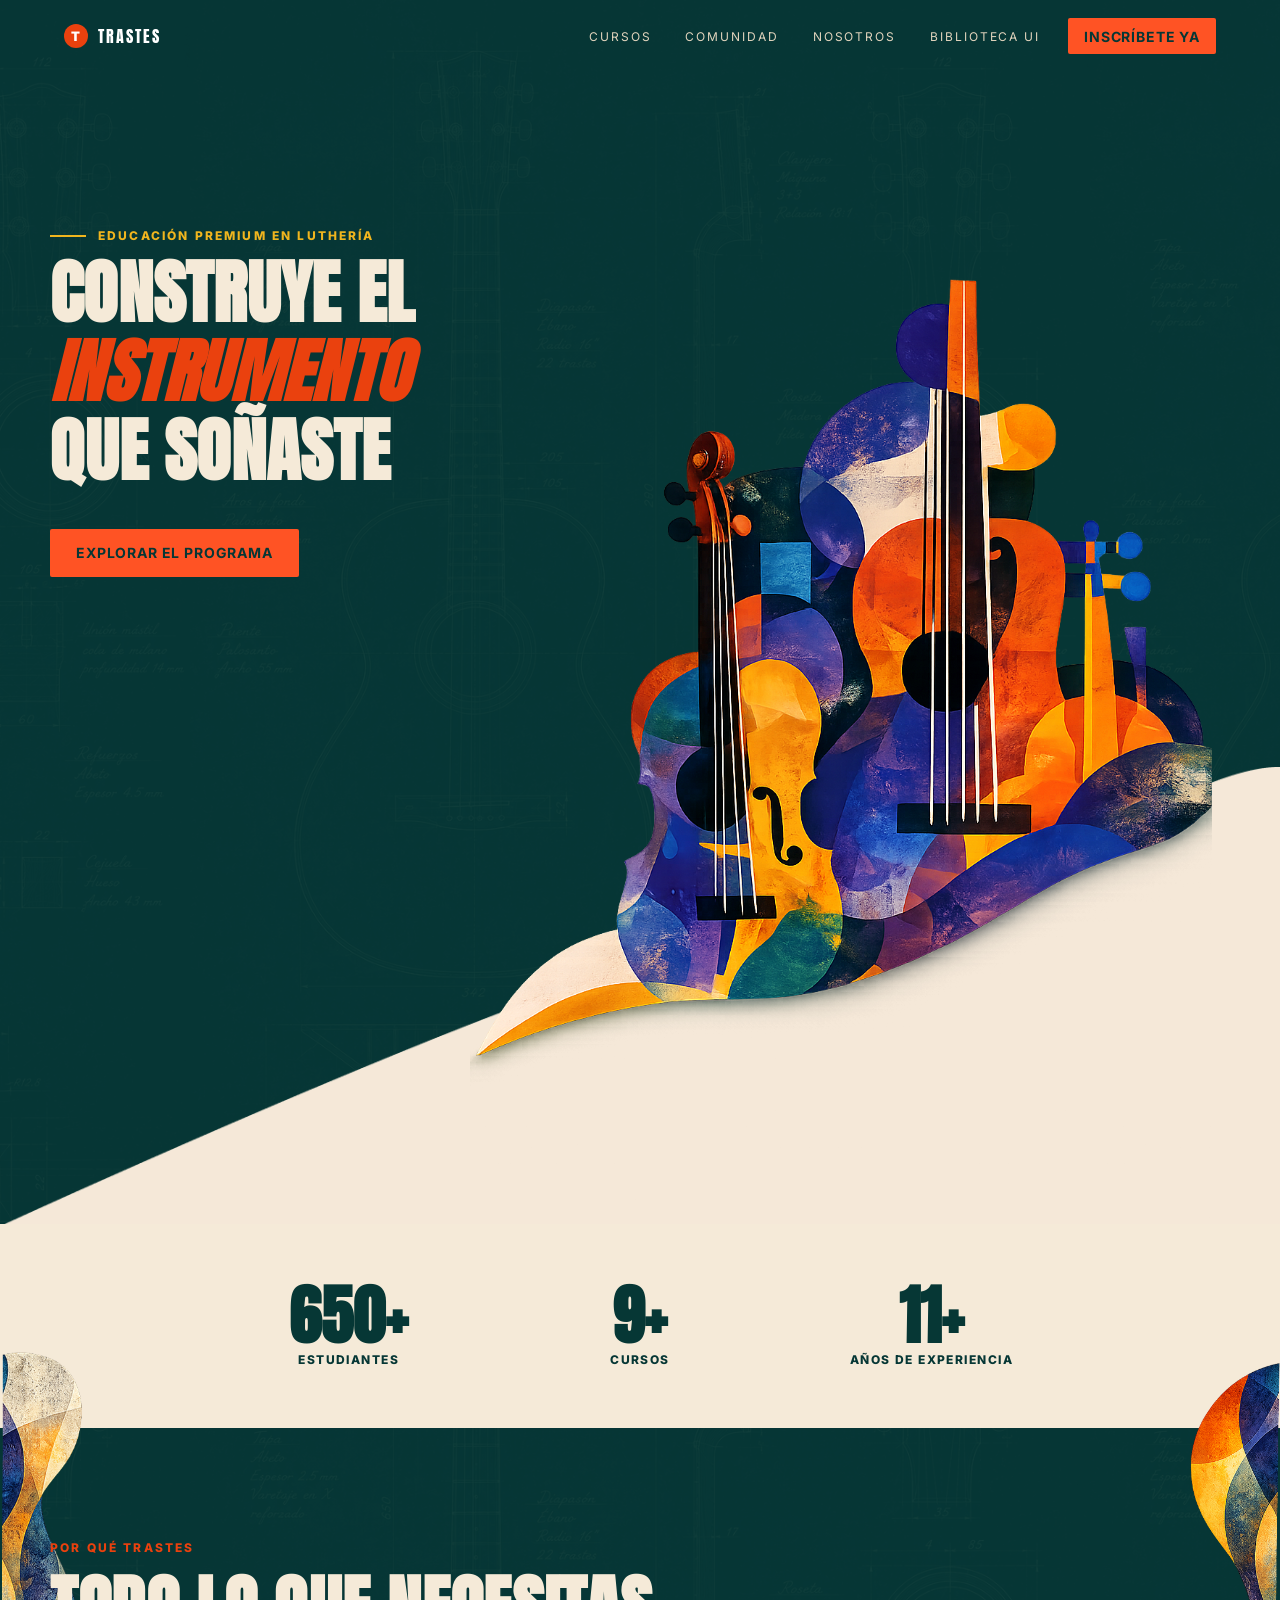
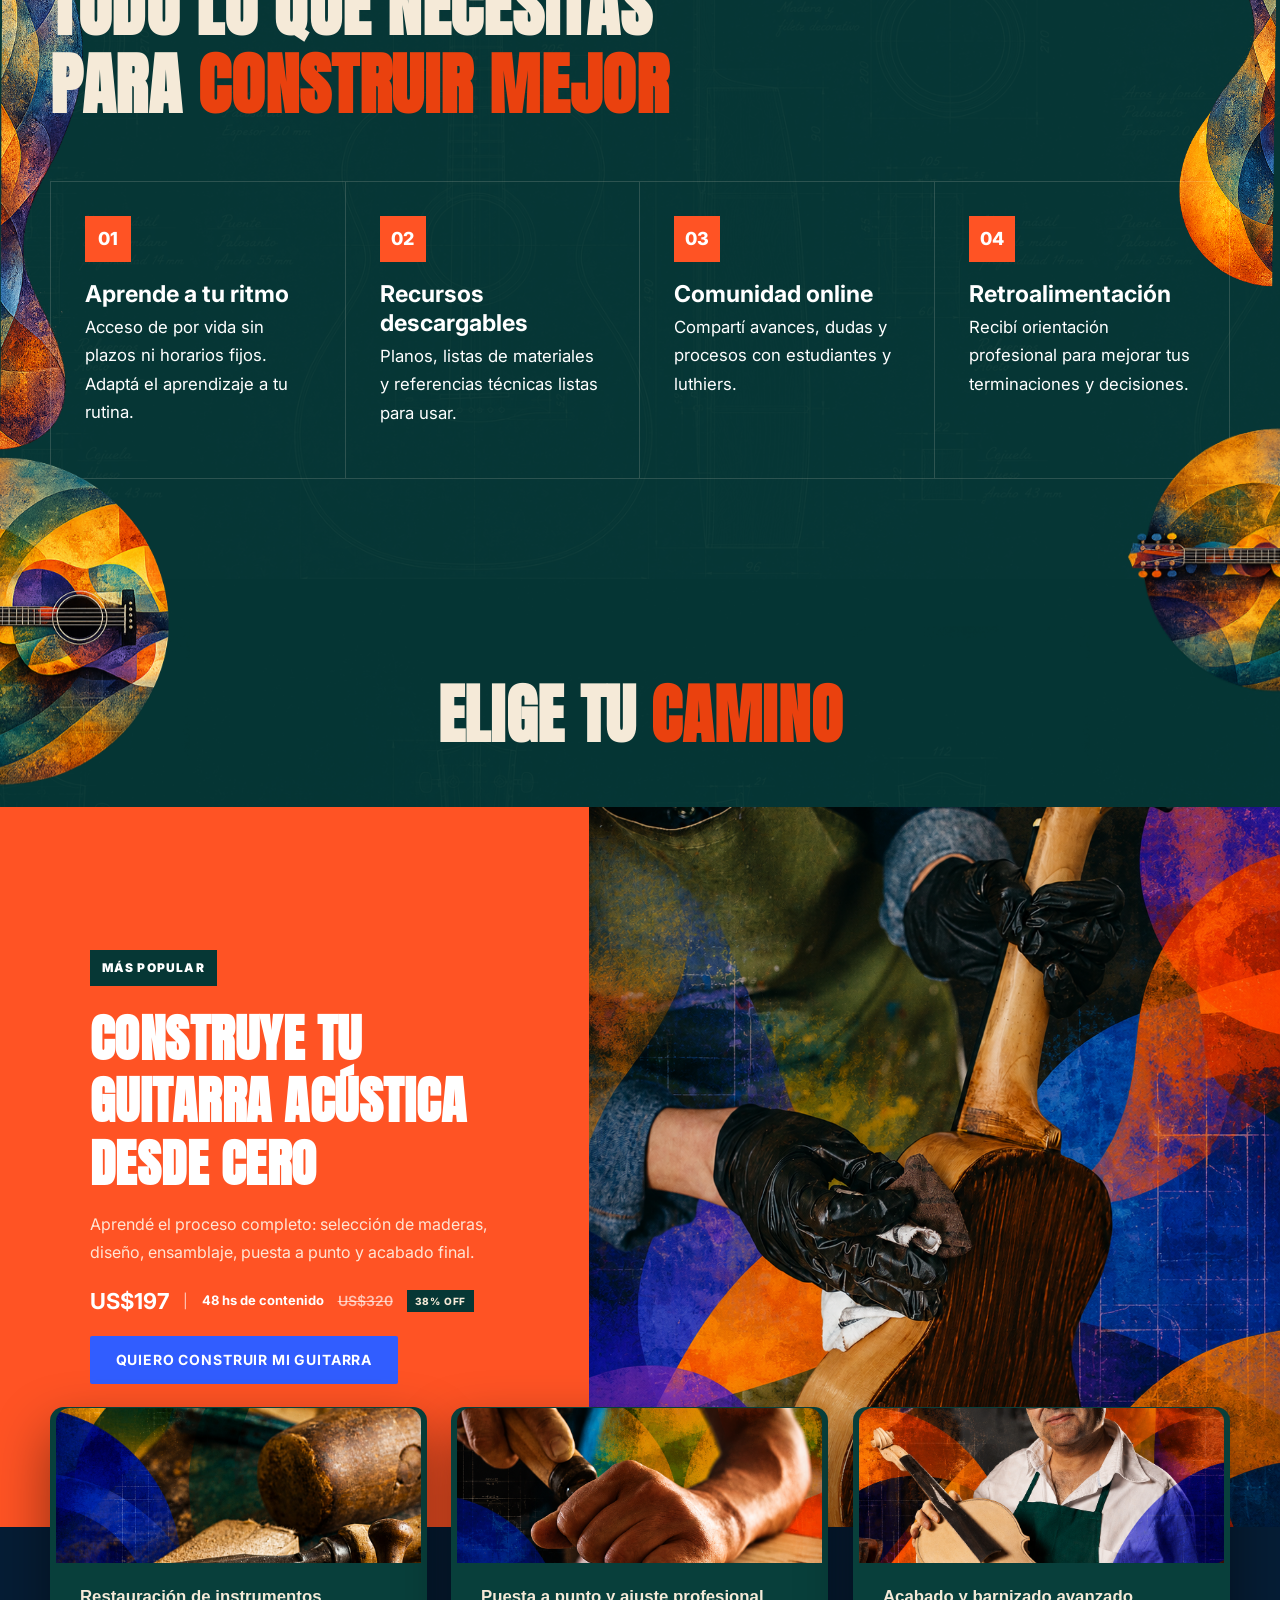
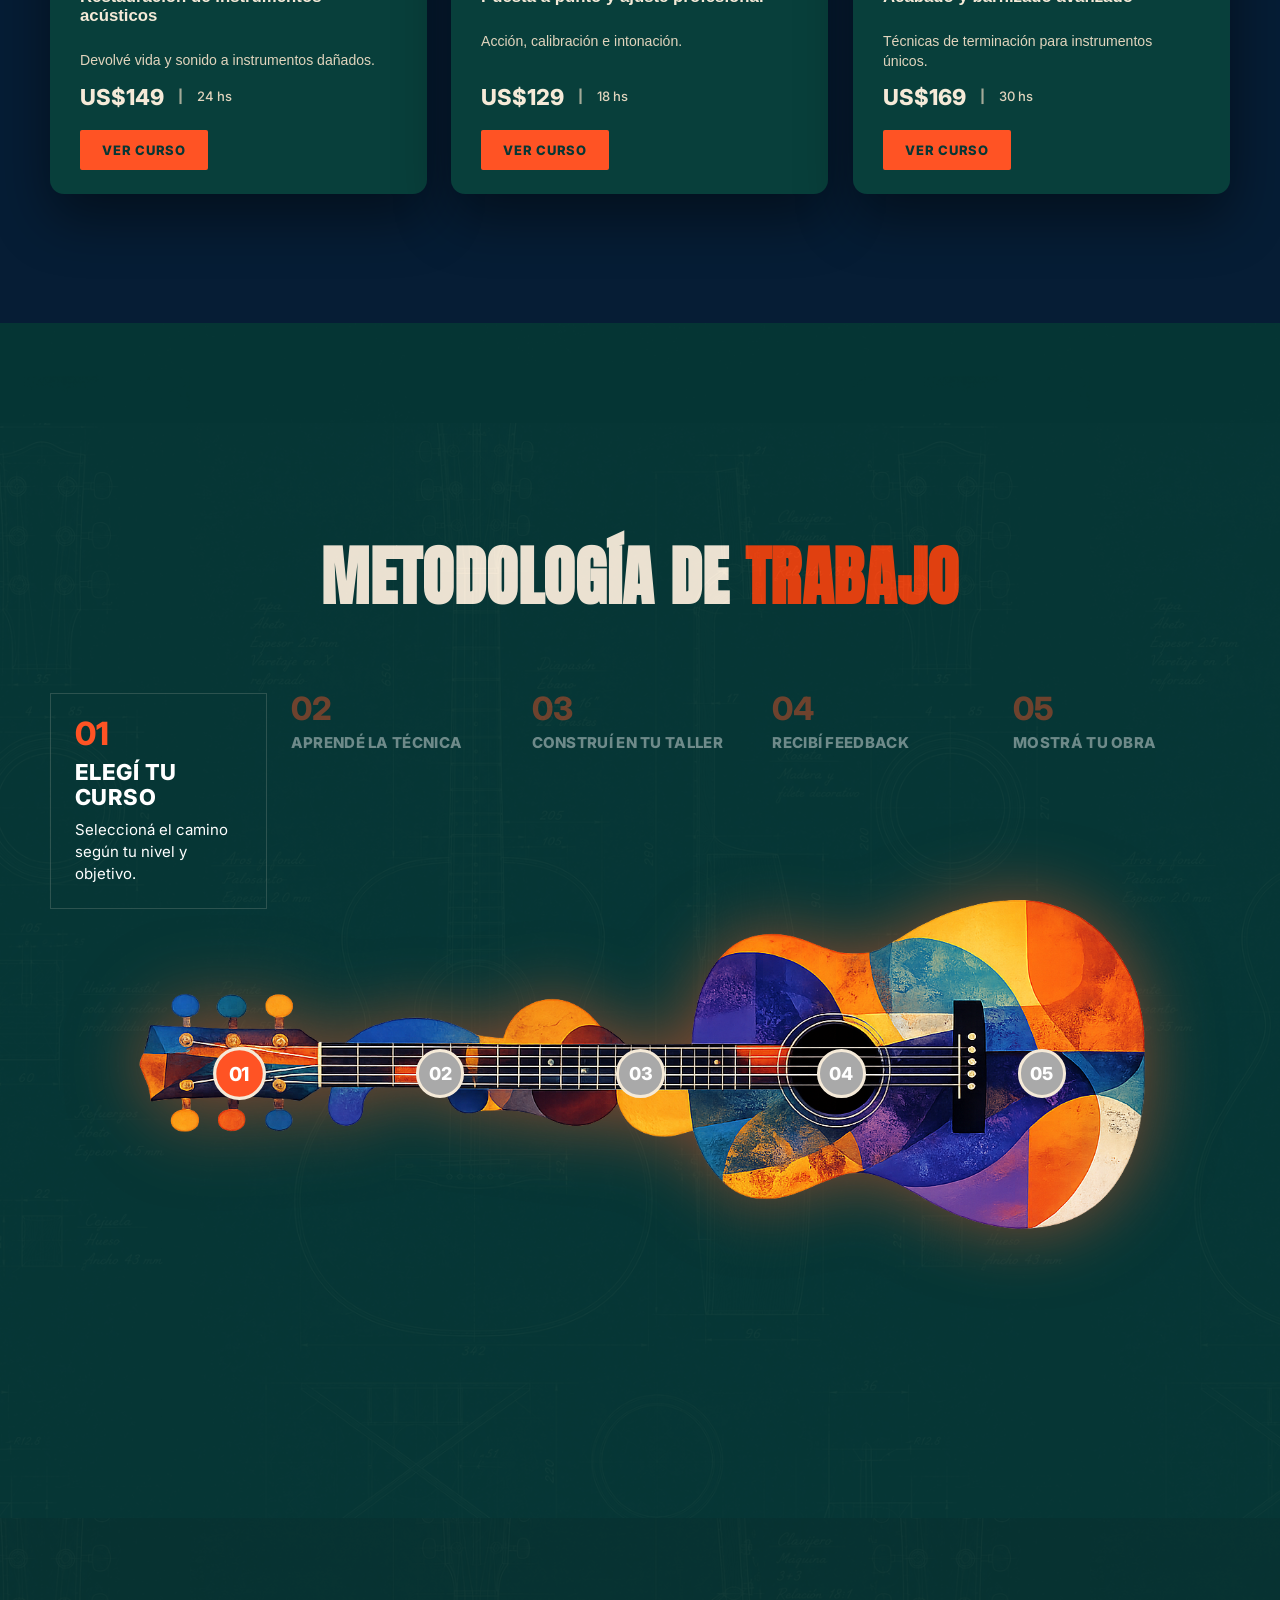
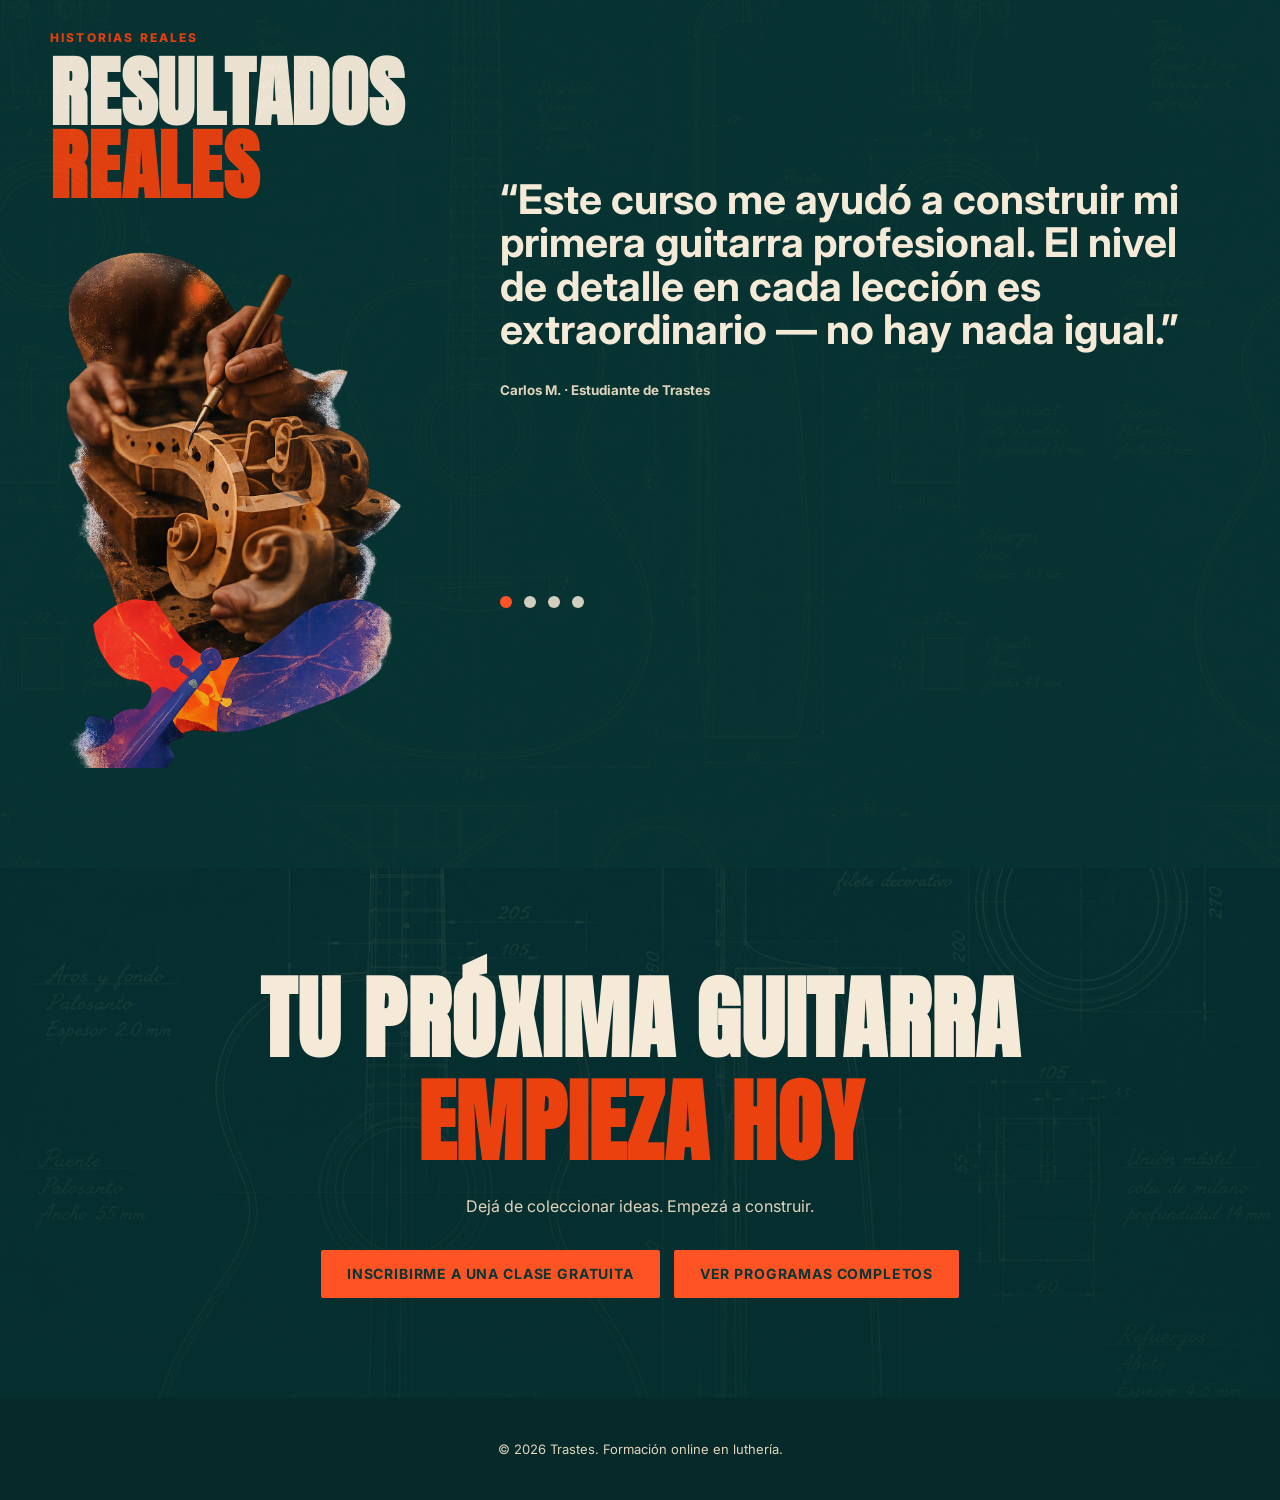
==== commit a3e97b6c: "Actualización" ====
--- a/index.html
+++ b/index.html
@@ -20,6 +20,7 @@
       <a href="#cursos">Cursos</a>
       <a href="#beneficios">Comunidad</a>
       <a href="#metodo">Nosotros</a>
+      <a href="ui-library.html">Biblioteca UI</a>
     </nav>
     <a class="btn btn-small" href="detalle-curso/curso-guitarra-final.html">Inscríbete ya</a>
   </header>
@@ -29,15 +30,15 @@
       <div class="container hero-grid">
         <div class="hero-copy reveal">
           <p class="eyebrow"><span></span> Educación premium en luthería</p>
-          <h1><span class="title-line">Construye el</span><em>instrumento</em><span class="title-line">que soñaste.</span></h1>
+          <h1><span class="title-line">Construye el</span><em>instrumento</em><span class="title-line">que soñaste</span></h1>
           <div class="hero-actions">
             <a class="btn" href="#cursos">Explorar el programa</a>
-            <a class="btn btn-ghost" href="#metodo">Ver el proceso</a>
+            
           </div>
         </div>
         <div class="hero-art reveal delay-1">
           <img src="assets/hero/instrumentos-hero.png" alt="Ilustración de instrumentos acústicos" />
-          <span class="art-line"></span><span class="art-dot"></span><span class="rosette"></span>
+          
         </div>
       </div>
       <img class="cream-swoosh hero-vector" src="assets/decor/vector-hero-corto.png" alt="" aria-hidden="true" />
@@ -58,14 +59,12 @@
       <img class="decor side-right" src="assets/decor/forma-vertical-der.png" alt="" aria-hidden="true">
       <div class="container">
         <p class="eyebrow orange">Por qué Trastes</p>
-        <h2>Todo lo que necesitas<br>para <span>construir mejor.</span></h2>
+        <h2>Todo lo que necesitas<br>para <span>construir mejor</span></h2>
         <div class="benefit-grid">
           <article class="benefit-card reveal"><b>01</b><h3>Aprende a tu ritmo</h3><p>Acceso de por vida sin plazos ni horarios fijos. Adaptá el aprendizaje a tu rutina.</p></article>
           <article class="benefit-card reveal"><b>02</b><h3>Recursos descargables</h3><p>Planos, listas de materiales y referencias técnicas listas para usar.</p></article>
           <article class="benefit-card reveal"><b>03</b><h3>Comunidad online</h3><p>Compartí avances, dudas y procesos con estudiantes y luthiers.</p></article>
           <article class="benefit-card reveal"><b>04</b><h3>Retroalimentación</h3><p>Recibí orientación profesional para mejorar tus terminaciones y decisiones.</p></article>
-          <article class="benefit-card reveal"><b>05</b><h3>Certificación</h3><p>Sumá una constancia de formación al finalizar el recorrido elegido.</p></article>
-          <article class="benefit-card reveal"><b>06</b><h3>Acceso de por vida</h3><p>Volvé a mirar las clases cada vez que lo necesites.</p></article>
         </div>
       </div>
     </section>
@@ -76,7 +75,7 @@
   
 
   <div class="container">
-    <h2 class="center-title">Elige tu <span>camino.</span></h2>
+    <h2 class="center-title">Elige tu <span>camino</span></h2>
 
     <div class="course-showcase" data-active-course="0">
 
@@ -85,6 +84,9 @@
           <p class="tag">Más popular</p>
           <h3>Construye tu guitarra acústica desde cero</h3>
           <p>Aprendé el proceso completo: selección de maderas, diseño, ensamblaje, puesta a punto y acabado final.</p>
+          <div class="course-price-row course-price-promo">
+            <strong>US$197</strong><span class="course-price-separator" aria-hidden="true">|</span><span class="course-duration">48 hs de contenido</span><s>US$320</s><span class="course-discount">38% OFF</span>
+          </div>
           <a class="btn btn-dark" href="detalle-curso/curso-guitarra-final.html">Quiero construir mi guitarra</a>
         </div>
         <img src="assets/cards/luthier-violin.png" alt="Luthier trabajando con un instrumento">
@@ -95,6 +97,7 @@
           <p class="tag">Curso</p>
           <h3>Restauración de instrumentos acústicos</h3>
           <p>Devolvé vida y sonido a instrumentos dañados con procesos claros de reparación, diagnóstico y cuidado profesional.</p>
+          <div class="course-price-row"><strong>US$149</strong><span class="course-price-separator" aria-hidden="true">|</span><span class="course-duration">24 hs</span></div>
           <a class="btn btn-dark" href="#cta">Explorar curso</a>
         </div>
         <img src="assets/cards/herramientas.png" alt="Herramientas de luthería">
@@ -105,6 +108,7 @@
           <p class="tag">Curso</p>
           <h3>Puesta a punto y ajuste profesional</h3>
           <p>Aprendé acción, calibración e intonación con criterio técnico para mejorar sonido, comodidad y respuesta.</p>
+          <div class="course-price-row"><strong>US$129</strong><span class="course-price-separator" aria-hidden="true">|</span><span class="course-duration">18 hs</span></div>
           <a class="btn btn-dark" href="#cta">Explorar curso</a>
         </div>
         <img src="assets/cards/taller-manos.png" alt="Manos trabajando madera">
@@ -115,6 +119,7 @@
           <p class="tag">Curso</p>
           <h3>Acabado y barnizado avanzado</h3>
           <p>Técnicas de terminación, sellado y barnizado para lograr instrumentos únicos, resistentes y con identidad propia.</p>
+          <div class="course-price-row"><strong>US$169</strong><span class="course-price-separator" aria-hidden="true">|</span><span class="course-duration">30 hs</span></div>
           <a class="btn btn-dark" href="detalle-curso/curso-guitarra-final.html">Explorar curso</a>
         </div>
         <img src="assets/cards/barnizado.png" alt="Barnizado de instrumento">
@@ -125,6 +130,9 @@
           <img src="assets/cards/luthier-violin.png" alt="">
           <h3>Construye tu guitarra acústica desde cero</h3>
           <p>Curso principal</p>
+          <div class="course-price-row course-price-promo">
+            <strong>US$197</strong><span class="course-price-separator" aria-hidden="true">|</span><span class="course-duration">48 hs</span><s>US$320</s><span class="course-discount">38% OFF</span>
+          </div>
           <span>Ver curso</span>
         </button>
 
@@ -132,6 +140,7 @@
           <img src="assets/cards/herramientas.png" alt="">
           <h3>Restauración de instrumentos acústicos</h3>
           <p>Devolvé vida y sonido a instrumentos dañados.</p>
+          <div class="course-price-row"><strong>US$149</strong><span class="course-price-separator" aria-hidden="true">|</span><span class="course-duration">24 hs</span></div>
           <span>Ver curso</span>
         </button>
 
@@ -139,6 +148,7 @@
           <img src="assets/cards/taller-manos.png" alt="">
           <h3>Puesta a punto y ajuste profesional</h3>
           <p>Acción, calibración e intonación.</p>
+          <div class="course-price-row"><strong>US$129</strong><span class="course-price-separator" aria-hidden="true">|</span><span class="course-duration">18 hs</span></div>
           <span>Ver curso</span>
         </button>
 
@@ -146,6 +156,7 @@
           <img src="assets/cards/barnizado.png" alt="">
           <h3>Acabado y barnizado avanzado</h3>
           <p>Técnicas de terminación para instrumentos únicos.</p>
+          <div class="course-price-row"><strong>US$169</strong><span class="course-price-separator" aria-hidden="true">|</span><span class="course-duration">30 hs</span></div>
           <span>Ver curso</span>
         </button>
       </div>
@@ -156,10 +167,17 @@
     <section class="process section-dark" id="metodo">
       <div class="container">
         
-        <h2 class="center-title">Metodología de <span>trabajo.</span></h2>
+        <h2 class="center-title">Metodología de <span>trabajo</span></h2>
         <div class="process-map">
 <img class="process-guitar process-guitar-horizontal reveal" src="assets/hero/guitarra-horizontal.png" alt="Guitarra intervenida con colores">
-<img class="process-guitar-mobile" src="assets/hero/guitarra-brillo.png" alt="Guitarra intervenida con colores">
+<div class="process-mobile-visual">
+  <img class="process-guitar-mobile" src="assets/hero/guitarra-brillo.png" alt="Guitarra intervenida con colores">
+  <button class="process-dot process-mobile-dot mobile-dot-01 active" data-process="01">01</button>
+  <button class="process-dot process-mobile-dot mobile-dot-02" data-process="02">02</button>
+  <button class="process-dot process-mobile-dot mobile-dot-03" data-process="03">03</button>
+  <button class="process-dot process-mobile-dot mobile-dot-04" data-process="04">04</button>
+  <button class="process-dot process-mobile-dot mobile-dot-05" data-process="05">05</button>
+</div>
           <article class="process-step step-01 reveal delay-step-1"><b>01</b><h3>Elegí tu curso</h3><p>Seleccioná el camino según tu nivel y objetivo.</p></article>
           <article class="process-step step-02 reveal delay-step-2"><b>02</b><h3>Aprendé la técnica</h3><p>Clases claras, recursos y procesos paso a paso.</p></article>
           <article class="process-step step-03 reveal delay-step-3"><b>03</b><h3>Construí en tu taller</h3><p>Aplicá cada herramienta en tu propio instrumento.</p></article>
@@ -178,7 +196,7 @@
   <div class="container testimonial-grid">
     <div class="testimonial-image reveal">
       <p class="eyebrow orange">Historias reales</p>
-      <h2>Resultados <span>reales.</span></h2>
+      <h2>Resultados <span>reales</span></h2>
       <img src="assets/cards/resultado-luthier.png" alt="Luthier trabajando una pieza de instrumento">
     </div>
 
@@ -214,7 +232,7 @@
 
     <section class="final-cta" id="cta">
       <div class="container cta-box reveal">
-        <h2>Tu próxima guitarra <span>empieza hoy.</span></h2>
+        <h2>Tu próxima guitarra <span>empieza hoy</span></h2>
         <p>Dejá de coleccionar ideas. Empezá a construir.</p>
         <div class="hero-actions center-actions">
           <a class="btn" href="detalle-curso/curso-guitarra-final.html">Inscribirme a una clase gratuita</a>
--- a/css/style.css
+++ b/css/style.css
@@ -16,6 +16,151 @@
   --font-display:'Anton','Barlow Condensed',Impact,sans-serif;
   --font-body:'Inter',Arial,sans-serif;
   --max:1180px;
+}
+
+/* Beneficios: cuatro cards uniformes en una única fila */
+#beneficios .benefit-grid{
+  grid-template-columns:repeat(4,minmax(0,1fr));
+  align-items:stretch;
+  width:100%;
+  margin-inline:auto;
+}
+#beneficios .benefit-card{
+  width:100%;
+  height:100%;
+  min-height:220px;
+  border-right:1px solid var(--line);
+  border-bottom:0;
+}
+#beneficios .benefit-card:last-child{
+  border-right:0;
+}
+@media (max-width:980px){
+  #beneficios .benefit-grid{
+    grid-template-columns:repeat(2,minmax(0,1fr));
+  }
+  #beneficios .benefit-card{
+    border-right:1px solid var(--line);
+    border-bottom:1px solid var(--line);
+  }
+  #beneficios .benefit-card:nth-child(2n){
+    border-right:0;
+  }
+  #beneficios .benefit-card:nth-last-child(-n+2){
+    border-bottom:0;
+  }
+}
+@media (max-width:620px){
+  #beneficios .benefit-grid{
+    grid-template-columns:1fr;
+  }
+  #beneficios .benefit-card,
+  #beneficios .benefit-card:nth-child(2n){
+    min-height:190px;
+    border-right:0;
+    border-bottom:1px solid var(--line);
+  }
+  #beneficios .benefit-card:last-child{
+    border-bottom:0;
+  }
+}
+
+/* Hero principal: ritmo vertical entre el título y su CTA */
+.hero .hero-actions{
+  margin-top:40px !important;
+}
+
+/* Información comercial de los cursos */
+.course-price-row{
+  width:100%;
+  display:flex;
+  align-items:center;
+  justify-content:flex-start;
+  gap:14px;
+  font-family:var(--font-body);
+  color:var(--cream);
+}
+.course-price-row strong{
+  color:var(--cream);
+  font:800 22px/1 var(--font-body);
+  white-space:nowrap;
+}
+.course-price-row s{
+  color:rgba(245,234,216,.58);
+  font:600 14px/1 var(--font-body);
+  white-space:nowrap;
+}
+.course-price-row .course-duration{
+  margin-left:0;
+  color:var(--cream-2);
+  font:500 13px/1.2 var(--font-body);
+  white-space:nowrap;
+}
+.course-price-separator{
+  color:currentColor;
+  font:400 14px/1 var(--font-body);
+  opacity:.72;
+}
+.course-discount{
+  padding:6px 8px;
+  background:var(--bg);
+  color:var(--cream);
+  font:800 10px/1 var(--font-body);
+  letter-spacing:.08em;
+  white-space:nowrap;
+}
+.course-feature-panel .course-price-row{
+  max-width:520px;
+  margin:8px 0 24px;
+}
+.course-feature-panel .course-price-row,
+.course-feature-panel .course-price-row strong,
+.course-feature-panel .course-price-row .course-duration{
+  color:#fff;
+  font-weight:700;
+}
+.course-feature-panel .course-price-row strong{font-weight:700;}
+.course-feature-panel .course-price-row s{color:rgba(255,255,255,.65);}
+.course-option .course-price-row{
+  width:calc(100% - 48px);
+  margin:auto 24px 0;
+}
+.course-option .course-price-row > span{
+  display:inline !important;
+  width:auto !important;
+  margin:0 !important;
+  padding:0 !important;
+  background:transparent !important;
+  border-radius:0 !important;
+  text-transform:none !important;
+  letter-spacing:normal !important;
+}
+.course-option .course-price-row > .course-discount{
+  padding:6px 8px !important;
+  background:var(--bg) !important;
+  color:var(--cream) !important;
+  font-size:10px !important;
+  font-weight:800 !important;
+  letter-spacing:.08em !important;
+}
+.course-option .course-price-row > .course-duration{
+  margin-left:0 !important;
+  color:var(--cream-2) !important;
+  font-weight:500 !important;
+}
+.course-option .course-price-row > .course-price-separator{
+  color:var(--cream-2) !important;
+}
+@media (max-width:768px){
+  .course-option .course-price-row{
+    grid-column:2 !important;
+    width:100%;
+    margin:0;
+    flex-wrap:wrap;
+  }
+  .course-option .course-price-row strong{font-size:18px;}
+  .course-option .course-price-row .course-duration{font-size:11px;}
+  .course-option .course-price-promo .course-duration{margin-left:0 !important;}
 }
 *{box-sizing:border-box}html{scroll-behavior:smooth}body{margin:0;background:var(--bg);color:var(#ffffff);font-family:var(--font-body);overflow-x:hidden}img{max-width:100%;display:block}a{color:inherit;text-decoration:none}.container{width:min(var(--max),calc(100% - 40px));margin-inline:auto}.section-dark{position:relative;background:var(--bg);overflow:hidden}.section-dark:before{content:"";position:absolute;inset:0;background-image:url('../assets/textures/plano-guitarra.png');background-size:900px auto;background-position:center;opacity:.045;pointer-events:none}.site-header{position:fixed;inset:0 0 auto 0;z-index:50;display:flex;align-items:center;gap:28px;padding:18px clamp(18px,5vw,64px);transition:.25s;background:transparent}.site-header.scrolled{background:rgba(5,47,46,.92);backdrop-filter:blur(12px);border-bottom:1px solid var(--line)}.brand{display:flex;align-items:center;gap:10px;font-family:var(--font-display);letter-spacing:.12em;font-size:16px}.brand-mark{width:24px;height:24px;border-radius:50%;background:var(--orange);display:grid;place-items:center;font-family:var(--font-body);font-weight:900;font-size:13px}.nav-links{margin-left:auto;display:flex;gap:34px;text-transform:uppercase;letter-spacing:.16em;font-size:12px;color:var(--cream-2)}.nav-links a:hover{color:var(--orange)}.menu-toggle{display:none;margin-left:auto;background:none;border:0;color:var(--cream);font-size:26px}.btn{display:inline-flex;align-items:center;justify-content:center;min-height:48px;padding:0 26px;background:var(--orange);color:white;font-family:var(--font-display);text-transform:uppercase;letter-spacing:.08em;font-size:16px;border:1px solid transparent;transition:.2s;cursor:pointer}.btn:hover{background:var(--orange-2);transform:translateY(-2px)}.btn-small{min-height:36px;padding-inline:16px;font-size:13px}.btn-ghost{background:transparent;border-color:var(--line);color:var(--cream)}.btn-ghost:hover{background:rgba(255,255,255,.06);border-color:var(--cream)}.btn-dark{background:var(--bg-2)}.hero{min-height:920px;padding:118px 0 235px}.hero-grid{display:grid;grid-template-columns:.86fr 1.14fr;align-items:center;gap:34px;position:relative;z-index:2}.eyebrow{display:flex;align-items:center;gap:12px;text-transform:uppercase;letter-spacing:.18em;color:var(--yellow);font-weight:800;font-size:12px}.eyebrow span{width:36px;height:2px;background:var(--yellow)}.eyebrow.orange{color:var(--orange)}.eyebrow.blue{color:var(--blue);justify-content:center}.hero h1,.benefits h2,.center-title,.featured-copy h3,.testimonial-image h2,.final-cta h2{font-family:var(--font-display);text-transform:uppercase;line-height:.93;letter-spacing:.01em;margin:0}.hero h1{font-size:clamp(68px,7.2vw,122px);max-width:720px}.hero h1 .title-line{display:block;white-space:nowrap}.hero h1 em{display:block;color:var(--orange);font-style:italic;white-space:nowrap}.lead{max-width:470px;color:var(--cream-2);line-height:1.75;font-size:17px;margin:28px 0 36px}.hero-actions{display:flex;gap:14px;flex-wrap:wrap}.hero-art{position:relative;min-height:680px;display:flex;align-items:flex-start;justify-content:flex-end}.hero-art img{width:min(760px,59vw);max-width:none;margin-left:auto;filter:saturate(1.06) contrast(1.03);position:relative;z-index:3}.art-line{position:absolute;top:5%;left:2%;width:390px;height:6px;background:var(--yellow);z-index:2}.art-dot{position:absolute;right:-2%;top:22%;width:80px;height:80px;border-radius:50%;border:2px solid rgba(245,234,216,.4);z-index:2}.rosette{position:absolute;right:-5%;top:2%;width:82px;height:82px;border-radius:50%;border:2px dotted rgba(245,234,216,.55);z-index:2}.decor{position:absolute;pointer-events:none;z-index:1}.hero-wave{width:1000px;left:-100px;bottom:110px;opacity:.96}.cream-swoosh{position:absolute;left:-10%;right:-8%;bottom:-72px;height:360px;background:var(--cream);border-radius:64% 36% 0 0/100% 68% 0 0;transform:rotate(-10deg);transform-origin:left bottom;z-index:1}.cream-swoosh:before{content:"";position:absolute;right:12%;top:-120px;width:520px;height:240px;background:var(--cream);border-radius:55% 45% 0 0/100% 100% 0 0;transform:rotate(8deg)}.stats{position:relative;z-index:3;margin-top:-120px;padding:40px 0 70px;color:var(--bg);background:transparent}.stats-grid{display:grid;grid-template-columns:repeat(4,1fr);gap:24px;align-items:center}.stats article{text-align:center}.stats strong{display:block;font-family:var(--font-display);font-size:clamp(40px,5vw,74px);line-height:1}.stats span{text-transform:uppercase;letter-spacing:.12em;font-weight:800;font-size:12px}.benefits{padding:110px 0}.benefits h2{font-size:clamp(46px,5.3vw,82px);max-width:770px;margin-bottom:58px}.benefits h2 span,.center-title span,.testimonial-image h2 span,.final-cta h2 span{color:var(--orange)}.benefit-grid{display:grid;grid-template-columns:repeat(3,1fr);border:1px solid var(--line);position:relative;z-index:2}.benefit-card{padding:34px;min-height:190px;border-right:1px solid var(--line);border-bottom:1px solid var(--line);background:rgba(5,47,46,.68);transition:.2s}.benefit-card:hover{background:rgba(7,68,64,.85);transform:translateY(-4px)}.benefit-card b{display:grid;place-items:center;width:32px;height:32px;background:var(--yellow);color:var(--bg);font-weight:900;margin-bottom:18px}.benefit-card:nth-child(3n) {border-right:0}.benefit-card h3,.steps h3.benefit-card p,.steps p{color:var(#ffffff);font-size:14px;line-height:1.65;margin:0}.side-left{width:280px;left:-150px;top:10%;opacity:.88}.side-right{width:220px;right:-100px;bottom:6%;opacity:.75}.courses{padding:120px 0}.center-title{text-align:center;font-size:clamp(44px,5vw,76px);margin-bottom:54px}.featured-course{display:grid;grid-template-columns:.92fr 1.08fr;background:var(--orange);min-height:320px;position:relative;z-index:2;overflow:hidden}.featured-copy{padding:52px 44px;display:flex;flex-direction:column;align-items:flex-start;justify-content:center}.tag{display:inline-block;background:var(--yellow);color:var(--bg);font-weight:900;text-transform:uppercase;letter-spacing:.1em;font-size:12px;padding:8px 12px;margin:0 0 22px}.featured-copy h3{font-size:clamp(42px,4vw,70px);color:white}.featured-copy p{line-height:1.7;color:#ffe5d4;max-width:480px}.featured-course img{width:100%;height:100%;object-fit:cover}.course-grid{display:grid;grid-template-columns:repeat(3,1fr);gap:18px;margin-top:20px}.course-card{background:var(--bg-3);border:1px solid var(--line);padding-bottom:28px;overflow:hidden;transition:.2s}.course-card:hover{transform:translateY(-6px);background:#0a4945}.course-card img{height:230px;width:100%;object-fit:cover}.course-card h3,.course-card p,.course-card a{margin-left:24px;margin-right:24px}.course-card h3{margin-top:24px;color:var(--cream)}.course-card a{display:inline-block;margin-top:22px;text-transform:uppercase;font-family:var(--font-display);font-size:15px;color:var(--cream)}.course-card{
     display: flex;
@@ -1091,11 +1236,12 @@
     margin: 22px 0 26px !important;
   }
 
-  .hero-actions{
+ .hero-actions{
     display: flex !important;
     flex-direction: column !important;
-    gap: 12px !important;
-  }
+    gap: 18px !important;
+    margin-top: 28px !important;
+}
 
   .btn{
     width: 100% !important;
@@ -1298,7 +1444,7 @@
   }
 
   .quote p{
-    font-size: clamp(28px, 8vw, 38px) !important;
+    font-size: clamp(25px, 7vw, 34px) !important;
     line-height: 1.08 !important;
   }
 
@@ -1676,8 +1822,24 @@
 }
 
 .course-option.active{
-  opacity:.55;
-  transform:scale(.97);
+  display:none !important;
+}
+
+.course-option{
+  will-change:transform,opacity;
+}
+
+.course-feature-panel.active{
+  animation:coursePanelRise 500ms cubic-bezier(.22,1,.36,1);
+}
+
+@keyframes coursePanelRise{
+  from{opacity:.45;transform:translateY(42px)}
+  to{opacity:1;transform:translateY(0)}
+}
+
+@media (prefers-reduced-motion:reduce){
+  .course-feature-panel.active{animation:none}
 }
 
 @media(max-width:768px){
@@ -1777,12 +1939,12 @@
 }
 
 /* =====================================================
-   CURSOS - GRID DE 4 COLUMNAS
+   CURSOS - TRES OPCIONES NO ACTIVAS
 ===================================================== */
 
 .course-options{
     display:grid !important;
-    grid-template-columns:repeat(4, minmax(0,1fr)) !important;
+    grid-template-columns:repeat(3, minmax(0,1fr)) !important;
     gap:24px !important;
 
     width:100% !important;
@@ -2326,8 +2488,9 @@
 }
 
 .testimonial-slide p{
-  font-family:var(--font-display);
-  font-size:clamp(34px,3.6vw,58px);
+  font-family:var(--font-body);
+  font-weight:700;
+  font-size:clamp(30px,3.2vw,50px);
   line-height:1.06;
   margin:0 0 28px;
   color:var(--cream) !important;
@@ -2795,6 +2958,9 @@
 }
 
 #metodo .process-guitar-mobile{
+  display:none !important;
+}
+#metodo .process-mobile-visual{
   display:none !important;
 }
 
@@ -2962,8 +3128,12 @@
 
   #metodo .process-map{
     display:grid !important;
-    grid-template-columns:112px 1fr !important;
-    gap:0 18px !important;
+    grid-template-columns:minmax(0,38fr) minmax(0,62fr) !important;
+    gap:0 14px !important;
+    width:92% !important;
+    max-width:460px !important;
+    margin-inline:auto !important;
+    justify-content:center !important;
     min-height:auto !important;
     padding:0 12px !important;
   }
@@ -2973,16 +3143,29 @@
     display:none !important;
   }
 
-  #metodo .process-guitar-mobile{
+  #metodo .process-mobile-visual{
     display:block !important;
     grid-column:1 !important;
     grid-row:1 / span 5 !important;
     position:sticky !important;
     top:90px !important;
-    width:112px !important;
-    height:auto !important;
-    align-self:start !important;
+    width:200% !important;
+    height:100% !important;
+    align-self:stretch !important;
+    justify-self:center !important;
+    transform:none !important;
     z-index:2 !important;
+  }
+
+  #metodo .process-mobile-visual .process-guitar-mobile{
+    display:block !important;
+    position:relative !important;
+    top:auto !important;
+    width:100% !important;
+    max-width:none !important;
+    height:100% !important;
+    margin:0 !important;
+    object-fit:contain !important;
     filter:drop-shadow(0 0 24px rgba(240,90,40,.45)) !important;
   }
 
@@ -3044,6 +3227,34 @@
   #metodo .process-dot{
     display:none !important;
   }
+
+  #metodo .process-mobile-visual .process-mobile-dot{
+    display:flex !important;
+    align-items:center !important;
+    justify-content:center !important;
+    position:absolute !important;
+    left:50% !important;
+    width:38px !important;
+    height:38px !important;
+    padding:0 !important;
+    margin:0 !important;
+    border:2px solid var(--cream) !important;
+    border-radius:50% !important;
+    background:#a9a9a9 !important;
+    color:#fff !important;
+    font:800 14px/1 var(--font-body) !important;
+    transform:translateX(-50%) !important;
+    z-index:5 !important;
+  }
+  #metodo .process-mobile-visual .process-mobile-dot.active{
+    background:#FF5324 !important;
+    transform:translateX(-50%) scale(1.08) !important;
+  }
+  #metodo .mobile-dot-01{top:12% !important;}
+  #metodo .mobile-dot-02{top:29% !important;}
+  #metodo .mobile-dot-03{top:46% !important;}
+  #metodo .mobile-dot-04{top:63% !important;}
+  #metodo .mobile-dot-05{top:80% !important;}
 }
 /* ==========================================================
    LOGO TRASTES EN BLANCO
@@ -3097,4 +3308,4 @@
 .featured-course img{
     height: 340px !important;
     object-fit: cover;
-}+}
